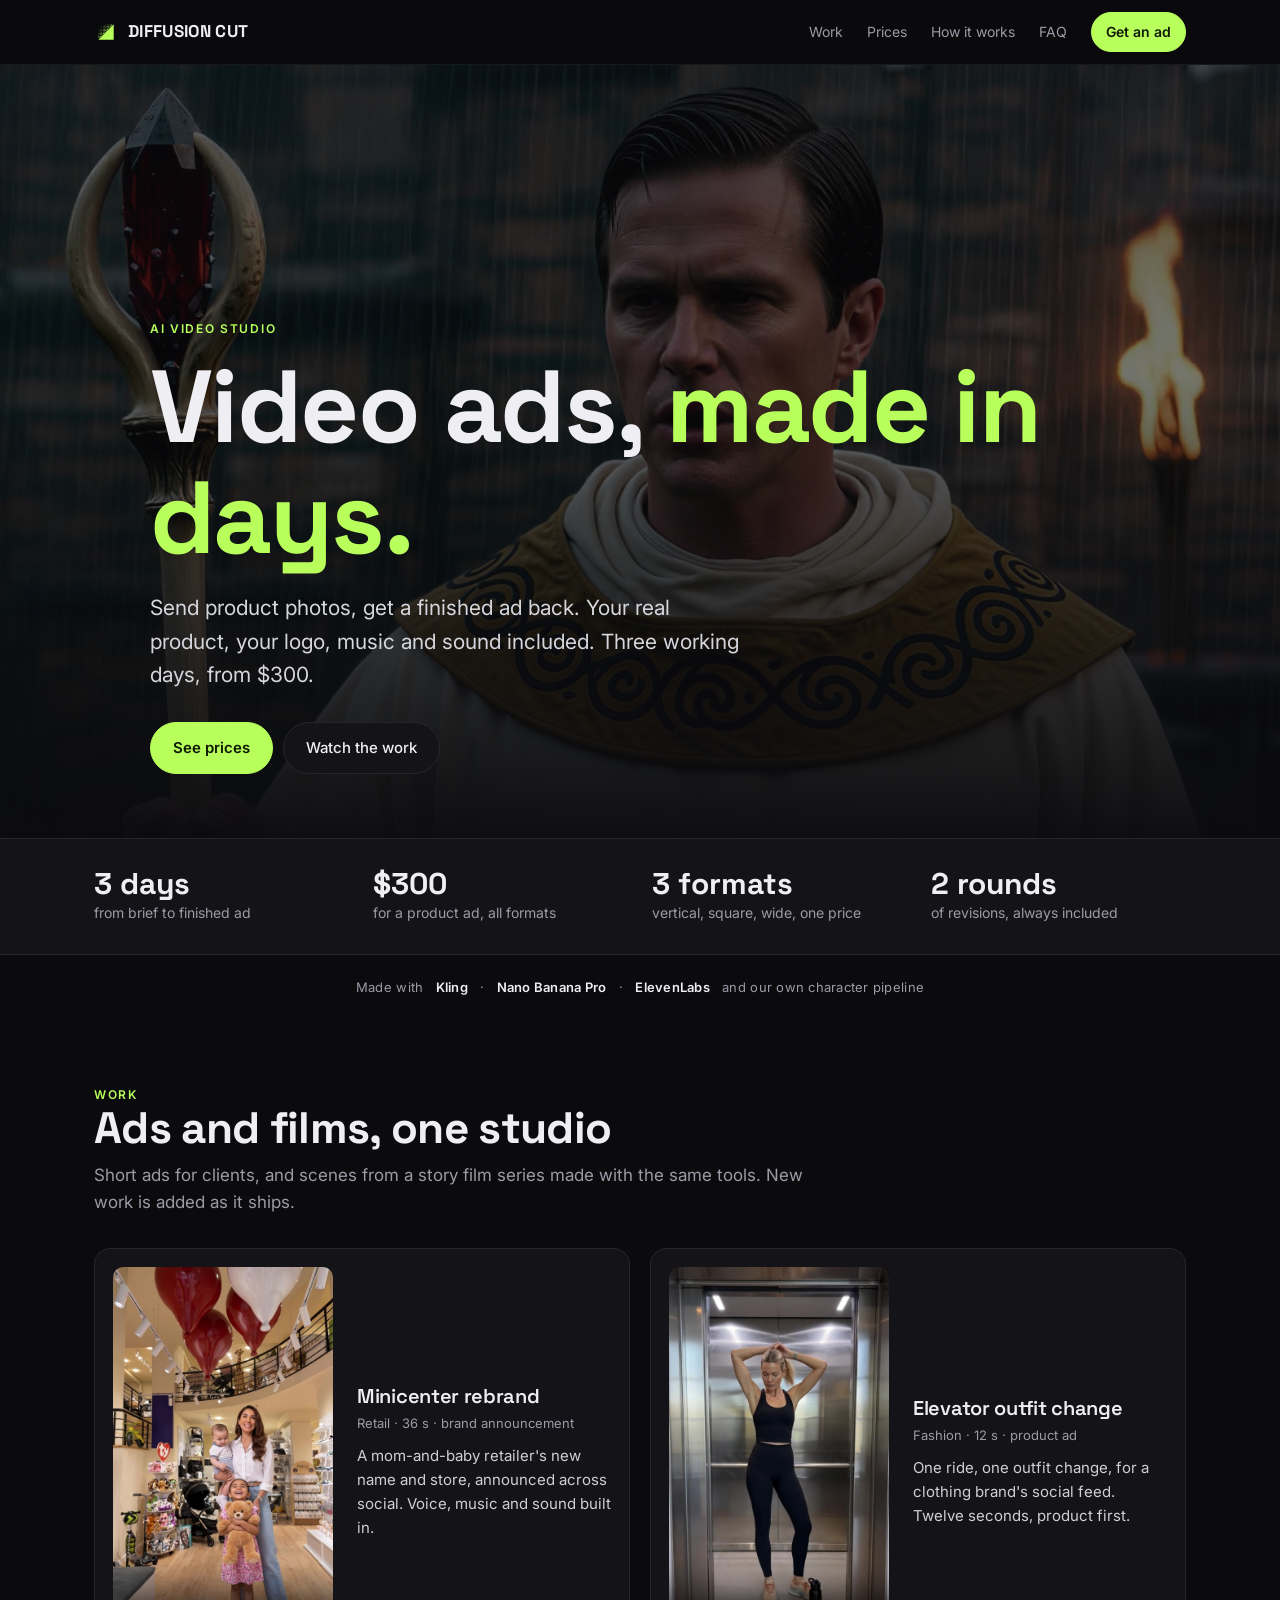
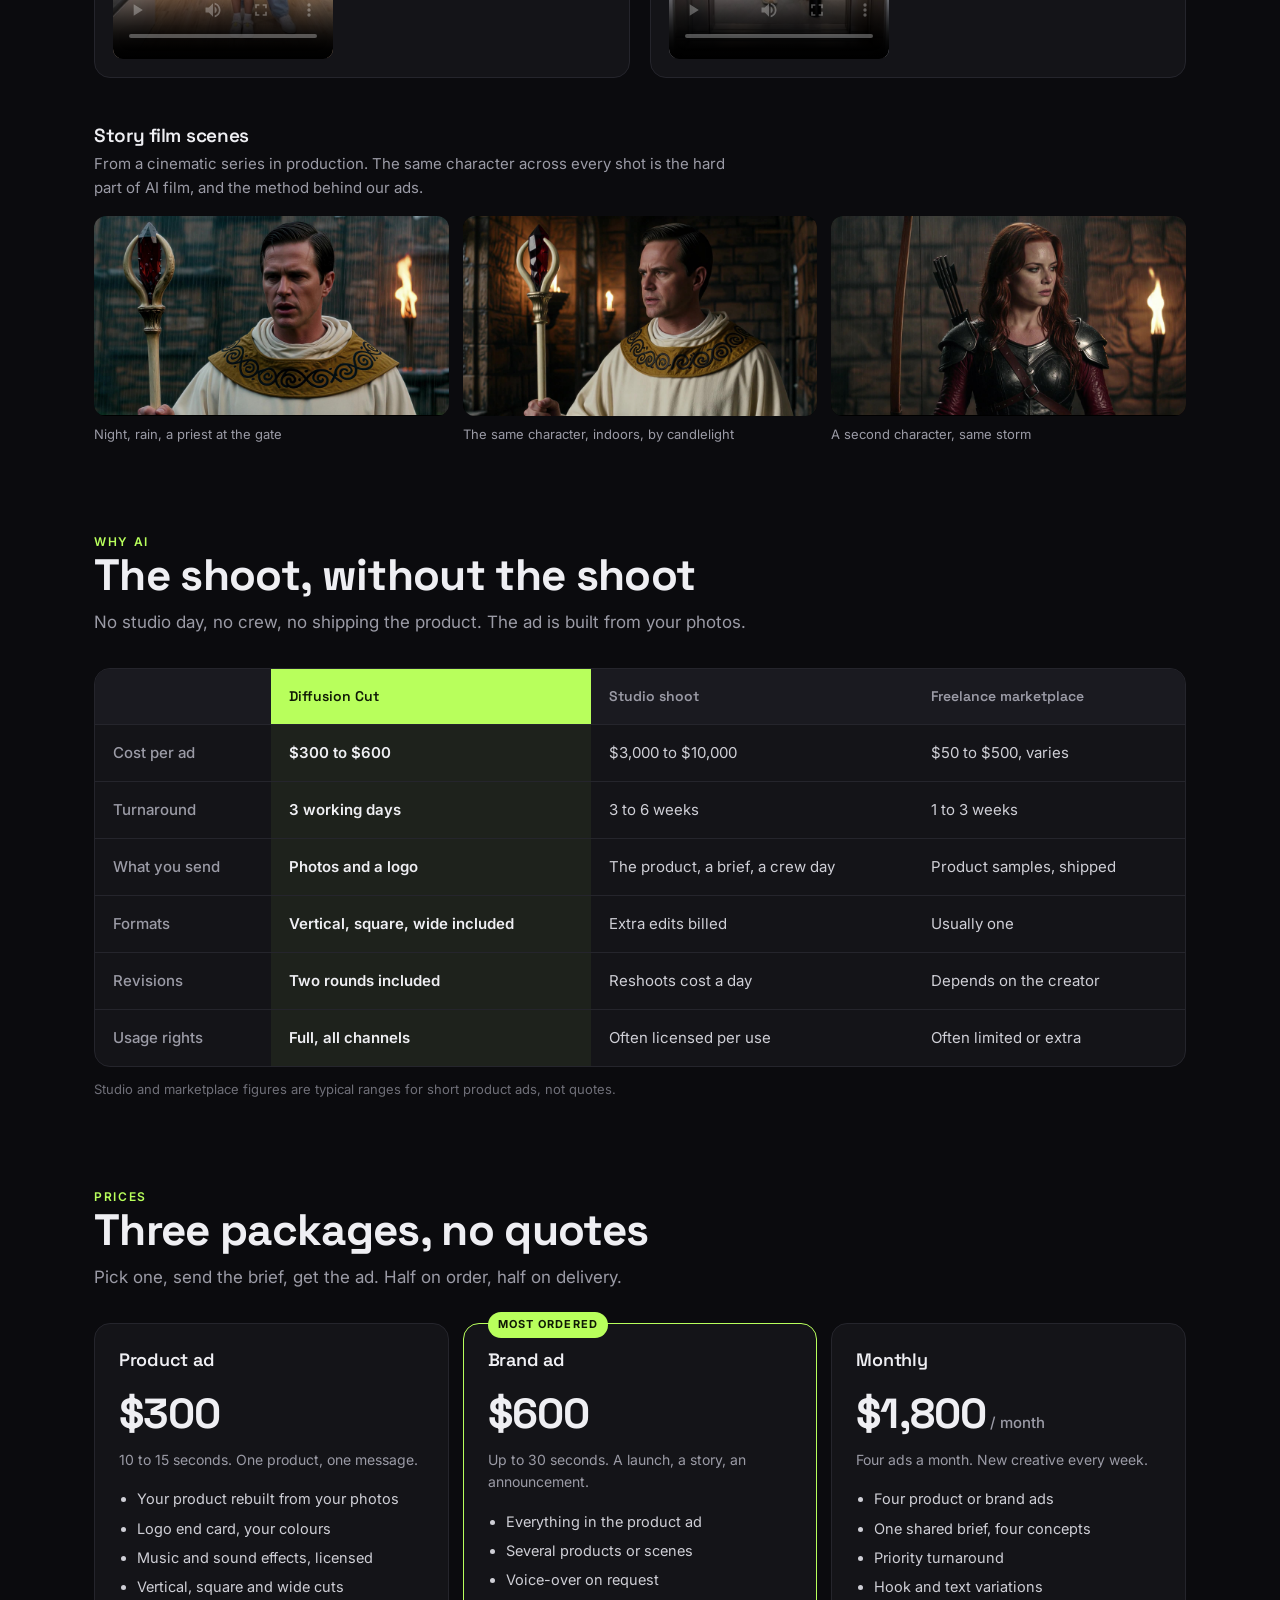
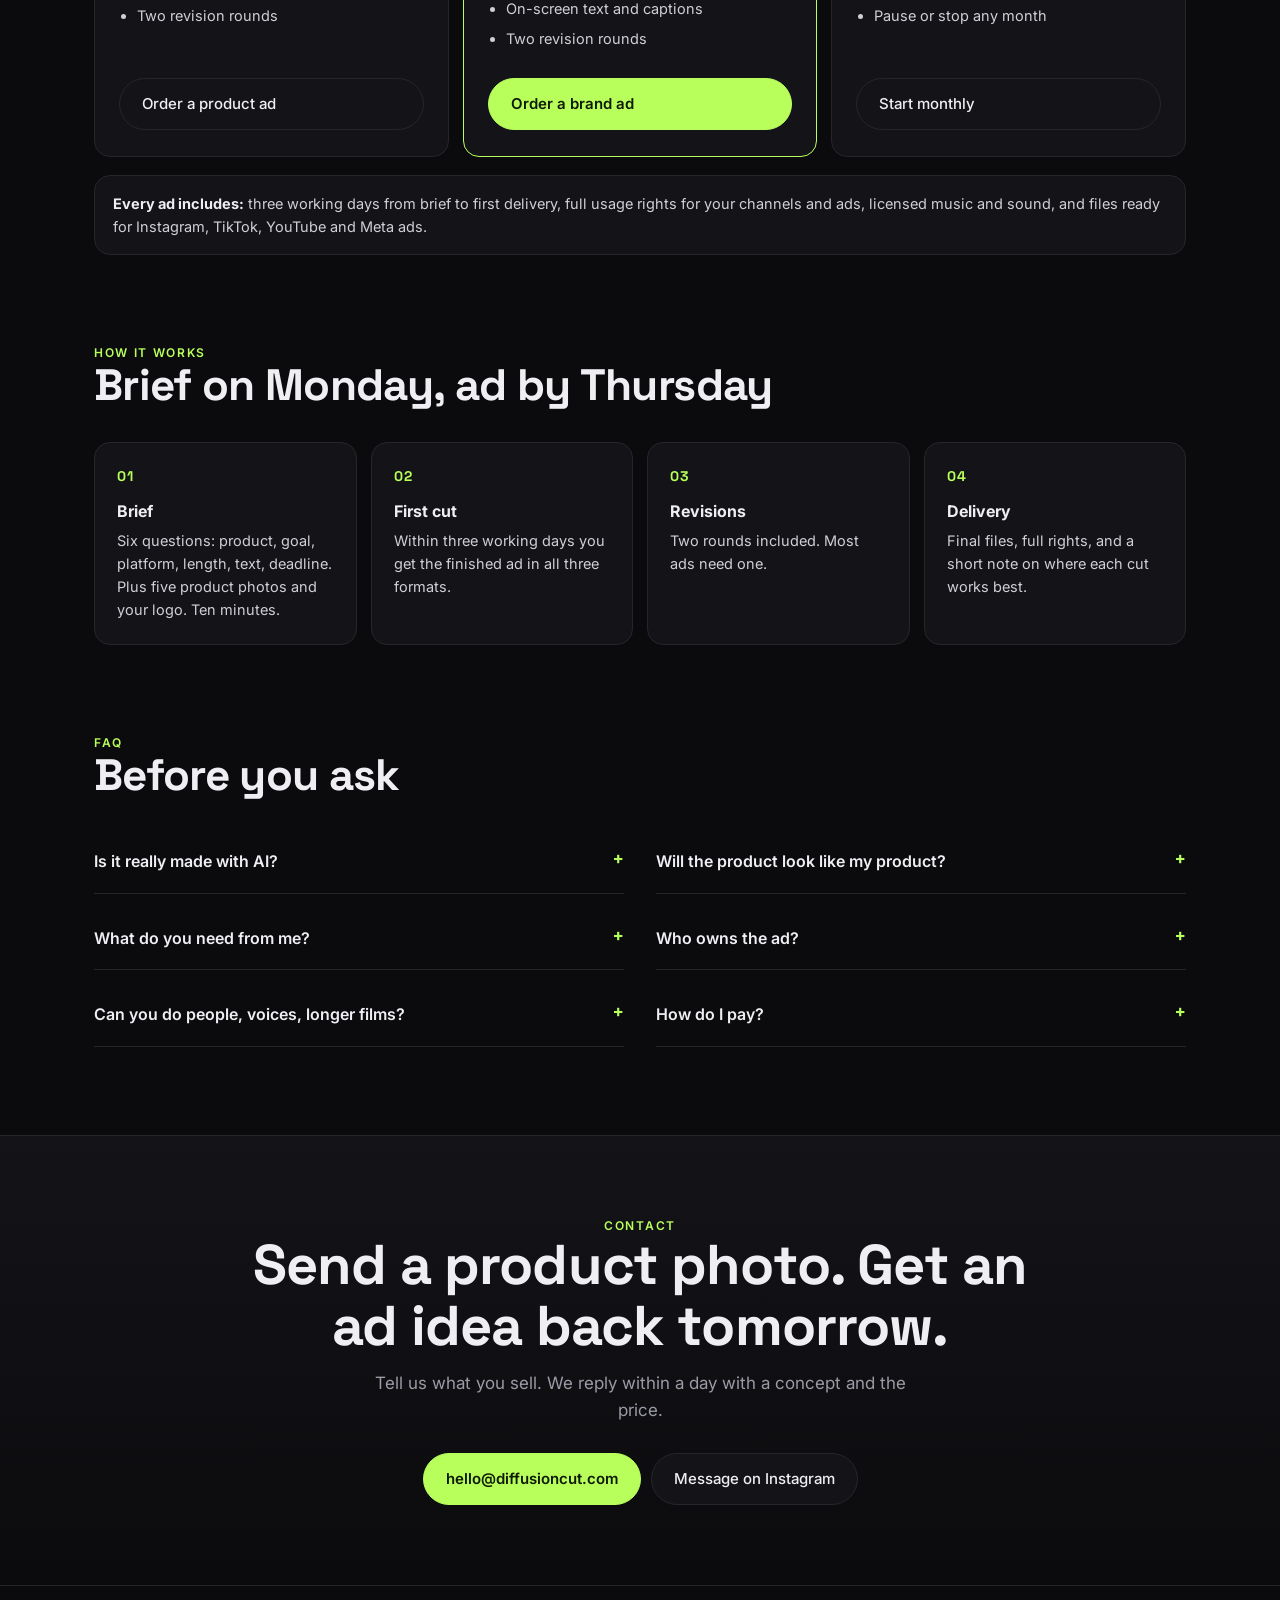
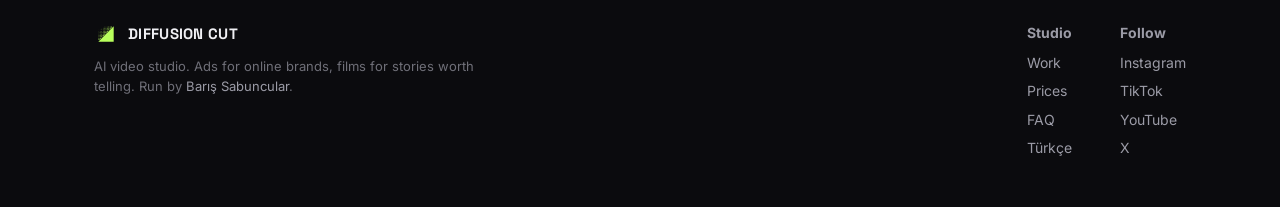
==== index.html @ debc4480 "Hero reel: 14 rotating clips with a crossfade Two stacked videos play the playlist in hero.js one af" ====
<!doctype html>
<html lang="en">
<head>
<meta charset="utf-8">
<meta name="viewport" content="width=device-width, initial-scale=1">
<title>Diffusion Cut · AI video ads for brands</title>
<meta name="description" content="Diffusion Cut makes AI video ads for online brands. Your real product, finished ads with music and sound, delivered in three working days from $300.">
<meta property="og:title" content="Diffusion Cut · AI video ads for brands">
<meta property="og:description" content="Your real product, finished ads with music and sound, delivered in three working days.">
<meta property="og:image" content="https://barissabuncular.github.io/diffusioncut/brand/mark_1024.png">
<link rel="icon" type="image/png" href="brand/favicon_64.png">
<link rel="apple-touch-icon" href="brand/mark_512.png">
<link rel="preconnect" href="https://fonts.googleapis.com">
<link rel="preconnect" href="https://fonts.gstatic.com" crossorigin>
<link href="https://fonts.googleapis.com/css2?family=Inter:wght@400;500;600&family=Space+Grotesk:wght@500;600;700&display=swap" rel="stylesheet">
<link rel="stylesheet" href="style.css?v=4">
</head>
<body>

<nav>
  <div class="wrap">
    <a class="brand" href="#top"><img class="mark" src="brand/mark_transparent.svg" alt="" width="24" height="24">DIFFUSION CUT</a>
    <ul>
      <li><a href="#work">Work</a></li>
      <li><a href="#prices">Prices</a></li>
      <li class="hide-m"><a href="#how">How it works</a></li>
      <li class="hide-m"><a href="#faq">FAQ</a></li>
      <li><a class="btn primary" href="#contact">Get an ad</a></li>
    </ul>
  </div>
</nav>

<header class="hero" id="top">
  <div class="hero-reel" aria-hidden="true"><video muted playsinline preload="auto" poster="media/diablo_lazarus_rain.jpg"></video><video muted playsinline preload="auto"></video></div>
  <div class="wrap">
    <div class="eyebrow">AI video studio</div>
    <h1>Video ads, <em>made in days.</em></h1>
    <p class="lede">Send product photos, get a finished ad back. Your real product, your logo, music and sound included. Three working days, from $300.</p>
    <div class="links">
      <a class="btn primary" href="#prices">See prices</a>
      <a class="btn" href="#work">Watch the work</a>
    </div>
  </div>
</header>

<div class="proof">
  <div class="wrap">
    <div><b>3 days</b><span>from brief to finished ad</span></div>
    <div><b>$300</b><span>for a product ad, all formats</span></div>
    <div><b>3 formats</b><span>vertical, square, wide, one price</span></div>
    <div><b>2 rounds</b><span>of revisions, always included</span></div>
  </div>
</div>
<div class="wrap made">Made with <b>Kling</b> · <b>Nano Banana Pro</b> · <b>ElevenLabs</b> and our own character pipeline</div>

<section id="work">
  <div class="wrap">
    <div class="sec-head">
      <div class="eyebrow">Work</div>
      <h2>Ads and films, one studio</h2>
      <p>Short ads for clients, and scenes from a story film series made with the same tools. New work is added as it ships.</p>
    </div>

    <div class="ads">
      <article class="ad">
        <video src="media/ad_minicenter_rebrand.mp4" poster="media/ad_minicenter_rebrand.jpg" controls preload="metadata" playsinline></video>
        <div>
          <h3>Minicenter rebrand</h3>
          <div class="meta">Retail · 36 s · brand announcement</div>
          <p>A mom-and-baby retailer's new name and store, announced across social. Voice, music and sound built in.</p>
        </div>
      </article>
      <article class="ad">
        <video src="media/ad_fashion_elevator.mp4" poster="media/ad_fashion_elevator.jpg" controls preload="metadata" playsinline></video>
        <div>
          <h3>Elevator outfit change</h3>
          <div class="meta">Fashion · 12 s · product ad</div>
          <p>One ride, one outfit change, for a clothing brand's social feed. Twelve seconds, product first.</p>
        </div>
      </article>
    </div>

    <div class="sub-head">
      <h3>Story film scenes</h3>
      <p>From a cinematic series in production. The same character across every shot is the hard part of AI film, and the method behind our ads.</p>
    </div>
    <div class="clips">
      <figure class="clip"><video src="media/diablo_lazarus_rain.mp4" poster="media/diablo_lazarus_rain.jpg" autoplay muted loop playsinline preload="metadata"></video><figcaption>Night, rain, a priest at the gate</figcaption></figure>
      <figure class="clip"><video src="media/diablo_lazarus_hall.mp4" poster="media/diablo_lazarus_hall.jpg" autoplay muted loop playsinline preload="metadata"></video><figcaption>The same character, indoors, by candlelight</figcaption></figure>
      <figure class="clip"><video src="media/diablo_moreina_rain.mp4" poster="media/diablo_moreina_rain.jpg" autoplay muted loop playsinline preload="metadata"></video><figcaption>A second character, same storm</figcaption></figure>
    </div>
  </div>
</section>

<section id="compare">
  <div class="wrap">
    <div class="sec-head">
      <div class="eyebrow">Why AI</div>
      <h2>The shoot, without the shoot</h2>
      <p>No studio day, no crew, no shipping the product. The ad is built from your photos.</p>
    </div>
    <table class="compare">
      <thead>
        <tr><th></th><th class="us">Diffusion Cut</th><th>Studio shoot</th><th>Freelance marketplace</th></tr>
      </thead>
      <tbody>
        <tr><td>Cost per ad</td><td class="us">$300 to $600</td><td>$3,000 to $10,000</td><td>$50 to $500, varies</td></tr>
        <tr><td>Turnaround</td><td class="us">3 working days</td><td>3 to 6 weeks</td><td>1 to 3 weeks</td></tr>
        <tr><td>What you send</td><td class="us">Photos and a logo</td><td>The product, a brief, a crew day</td><td>Product samples, shipped</td></tr>
        <tr><td>Formats</td><td class="us">Vertical, square, wide included</td><td>Extra edits billed</td><td>Usually one</td></tr>
        <tr><td>Revisions</td><td class="us">Two rounds included</td><td>Reshoots cost a day</td><td>Depends on the creator</td></tr>
        <tr><td>Usage rights</td><td class="us">Full, all channels</td><td>Often licensed per use</td><td>Often limited or extra</td></tr>
      </tbody>
    </table>
    <div class="note">Studio and marketplace figures are typical ranges for short product ads, not quotes.</div>
  </div>
</section>

<section id="prices">
  <div class="wrap">
    <div class="sec-head">
      <div class="eyebrow">Prices</div>
      <h2>Three packages, no quotes</h2>
      <p>Pick one, send the brief, get the ad. Half on order, half on delivery.</p>
    </div>
    <div class="plans">
      <div class="plan">
        <h3>Product ad</h3>
        <div class="price">$300</div>
        <div class="for">10 to 15 seconds. One product, one message.</div>
        <ul>
          <li>Your product rebuilt from your photos</li>
          <li>Logo end card, your colours</li>
          <li>Music and sound effects, licensed</li>
          <li>Vertical, square and wide cuts</li>
          <li>Two revision rounds</li>
        </ul>
        <a class="btn" href="#contact">Order a product ad</a>
      </div>
      <div class="plan featured">
        <span class="badge">Most ordered</span>
        <h3>Brand ad</h3>
        <div class="price">$600</div>
        <div class="for">Up to 30 seconds. A launch, a story, an announcement.</div>
        <ul>
          <li>Everything in the product ad</li>
          <li>Several products or scenes</li>
          <li>Voice-over on request</li>
          <li>On-screen text and captions</li>
          <li>Two revision rounds</li>
        </ul>
        <a class="btn primary" href="#contact">Order a brand ad</a>
      </div>
      <div class="plan">
        <h3>Monthly</h3>
        <div class="price">$1,800<small> / month</small></div>
        <div class="for">Four ads a month. New creative every week.</div>
        <ul>
          <li>Four product or brand ads</li>
          <li>One shared brief, four concepts</li>
          <li>Priority turnaround</li>
          <li>Hook and text variations</li>
          <li>Pause or stop any month</li>
        </ul>
        <a class="btn" href="#contact">Start monthly</a>
      </div>
    </div>
    <div class="included">
      <b>Every ad includes:</b> three working days from brief to first delivery, full usage rights for your channels and ads, licensed music and sound, and files ready for Instagram, TikTok, YouTube and Meta ads.
    </div>
  </div>
</section>

<section id="how">
  <div class="wrap">
    <div class="sec-head">
      <div class="eyebrow">How it works</div>
      <h2>Brief on Monday, ad by Thursday</h2>
    </div>
    <div class="steps">
      <div class="step"><b>Brief</b>Six questions: product, goal, platform, length, text, deadline. Plus five product photos and your logo. Ten minutes.</div>
      <div class="step"><b>First cut</b>Within three working days you get the finished ad in all three formats.</div>
      <div class="step"><b>Revisions</b>Two rounds included. Most ads need one.</div>
      <div class="step"><b>Delivery</b>Final files, full rights, and a short note on where each cut works best.</div>
    </div>
  </div>
</section>

<section id="faq">
  <div class="wrap">
    <div class="sec-head">
      <div class="eyebrow">FAQ</div>
      <h2>Before you ask</h2>
    </div>
    <div class="faq">
      <details><summary>Is it really made with AI?</summary><p>Yes, openly. Image and video models rebuild your product and scenes from your photos, and we direct, edit and sound-design the result. That is why it costs this and takes three days.</p></details>
      <details><summary>Will the product look like my product?</summary><p>Yes. We work from your own photos, five or more from different angles, and match the shape, label, colours and logo. If a detail is off, that is what the revision rounds are for.</p></details>
      <details><summary>What do you need from me?</summary><p>Product photos, your logo as a PNG or SVG, and the answers to six short questions. No shipping, no shoot day, no meetings unless you want one.</p></details>
      <details><summary>Who owns the ad?</summary><p>You do. Full usage rights for your website, social channels and paid ads, worldwide, with no time limit. Music and sound are licensed for commercial use.</p></details>
      <details><summary>Can you do people, voices, longer films?</summary><p>Yes. Characters that stay the same across shots are our speciality, voice-over is available on brand ads, and longer films are quoted separately.</p></details>
      <details><summary>How do I pay?</summary><p>Half on order, half on delivery, by card or bank transfer. Monthly packages are billed at the start of each month and can be paused any time.</p></details>
    </div>
  </div>
</section>

<section class="closing" id="contact">
  <div class="wrap">
    <div class="eyebrow">Contact</div>
    <h2>Send a product photo. Get an ad idea back tomorrow.</h2>
    <p>Tell us what you sell. We reply within a day with a concept and the price.</p>
    <div class="links">
      <a class="btn primary" href="mailto:hello@diffusioncut.com">hello@diffusioncut.com</a>
      <a class="btn" href="https://www.instagram.com/diffusioncut" target="_blank" rel="noopener">Message on Instagram</a>
    </div>
  </div>
</section>

<footer>
  <div class="wrap">
    <div>
      <a class="brand" href="#top"><img class="mark" src="brand/mark_transparent.svg" alt="" width="24" height="24">DIFFUSION CUT</a>
      <div class="fine">AI video studio. Ads for online brands, films for stories worth telling. Run by <a href="https://barissabuncular.github.io" target="_blank" rel="noopener">Barış Sabuncular</a>.</div>
    </div>
    <div>
      <b>Studio</b>
      <ul>
        <li><a href="#work">Work</a></li>
        <li><a href="#prices">Prices</a></li>
        <li><a href="#faq">FAQ</a></li>
        <li><a href="tr.html">Türkçe</a></li>
      </ul>
    </div>
    <div>
      <b>Follow</b>
      <ul>
        <li><a href="https://www.instagram.com/diffusioncut" target="_blank" rel="noopener">Instagram</a></li>
        <li><a href="https://www.tiktok.com/@diffusioncut" target="_blank" rel="noopener">TikTok</a></li>
        <li><a href="https://www.youtube.com/@diffusioncut" target="_blank" rel="noopener">YouTube</a></li>
        <li><a href="https://x.com/diffusioncut" target="_blank" rel="noopener">X</a></li>
      </ul>
    </div>
  </div>
</footer>

<script src="hero.js?v=1"></script>
</body>
</html>
---- style.css ----
:root {
  --bg: #0b0b0e;
  --panel: #141418;
  --panel-2: #1a1a20;
  --line: #25252c;
  --text: #efeff3;
  --muted: #9b9ba6;
  --accent: #b8ff5c;
  --accent-ink: #0f1a05;
  --radius: 16px;
}
* { box-sizing: border-box; }
html { scroll-behavior: smooth; }
body { margin: 0; background: var(--bg); color: var(--text); font: 16px/1.6 Inter, system-ui, -apple-system, "Segoe UI", sans-serif; -webkit-font-smoothing: antialiased; }
a { color: var(--accent); text-decoration: none; }
a:hover { text-decoration: underline; }
.wrap { max-width: 1140px; margin: 0 auto; padding: 0 24px; }
h1, h2, h3 { font-family: "Space Grotesk", Inter, sans-serif; font-weight: 700; line-height: 1.08; margin: 0; letter-spacing: -.015em; }
h2 { font-size: clamp(30px, 3.8vw, 44px); }
h3 { font-size: 19px; font-weight: 600; }
.eyebrow { font-size: 12px; letter-spacing: .14em; text-transform: uppercase; color: var(--accent); font-weight: 600; }
.muted { color: var(--muted); }
section { padding: 88px 0 0; }
.sec-head { margin-bottom: 32px; max-width: 720px; }
.sec-head p { margin: 10px 0 0; color: var(--muted); font-size: 17px; }

/* nav */
nav { position: sticky; top: 0; z-index: 10; background: rgba(11,11,14,.72); backdrop-filter: blur(12px); border-bottom: 1px solid rgba(255,255,255,.06); }
nav .wrap { display: flex; align-items: center; justify-content: space-between; height: 64px; }
.brand { display: flex; align-items: center; gap: 10px; color: var(--text); font-family: "Space Grotesk", sans-serif; font-weight: 700; font-size: 17px; letter-spacing: .02em; white-space: nowrap; }
.brand:hover { text-decoration: none; }
.mark { width: 24px; height: 24px; display: block; }
nav ul { display: flex; gap: 24px; list-style: none; margin: 0; padding: 0; font-size: 14px; align-items: center; }
nav ul a { color: var(--muted); }
nav ul a:hover { color: var(--text); text-decoration: none; }
nav .btn { padding: 8px 14px; font-size: 14px; }

/* buttons */
.btn { display: inline-flex; white-space: nowrap; align-items: center; gap: 8px; padding: 13px 22px; border: 1px solid var(--line); border-radius: 999px; color: var(--text); font-weight: 500; font-size: 15px; background: var(--panel); transition: border-color .15s, transform .15s; }
.btn:hover { border-color: var(--accent); text-decoration: none; transform: translateY(-1px); }
.btn.primary { background: var(--accent); color: var(--accent-ink); border-color: var(--accent); font-weight: 600; }
.links { display: flex; flex-wrap: wrap; gap: 10px; }

/* hero */
.hero { position: relative; min-height: 86vh; display: flex; align-items: flex-end; overflow: hidden; border-bottom: 1px solid var(--line); }
.hero-reel { position: absolute; inset: 0; }
.hero-reel video { position: absolute; inset: 0; width: 100%; height: 100%; object-fit: cover; opacity: 0; transition: opacity 1s ease; }
.hero-reel video.on { opacity: .55; }
.hero-reel video:first-child { opacity: .55; }  /* the poster shows until the script runs */
.hero-reel video:first-child:not(.on) { transition: none; }
.hero::after { content: ""; position: absolute; inset: 0; background: linear-gradient(180deg, rgba(11,11,14,.35) 0%, rgba(11,11,14,.2) 40%, rgba(11,11,14,.96) 100%); }
.hero .wrap { position: relative; z-index: 1; padding-top: 120px; padding-bottom: 64px; }
.hero h1 { font-size: clamp(44px, 8vw, 104px); margin: 14px 0 18px; max-width: 980px; }
.hero h1 em { font-style: normal; color: var(--accent); }
.lede { max-width: 600px; color: #d6d6dd; margin: 0 0 30px; font-size: clamp(17px, 2vw, 21px); }

/* proof strip */
.proof { border-bottom: 1px solid var(--line); background: var(--panel); }
.proof .wrap { display: grid; grid-template-columns: repeat(4, minmax(0, 1fr)); gap: 24px; padding-top: 28px; padding-bottom: 28px; }
.proof b { display: block; font-family: "Space Grotesk", sans-serif; font-size: 30px; font-weight: 700; line-height: 1.1; }
.proof span { font-size: 14px; color: var(--muted); }
.made { text-align: center; font-size: 13px; color: var(--muted); padding: 22px 0 0; letter-spacing: .02em; }
.made b { color: var(--text); font-weight: 600; margin: 0 8px; }

/* work */
.ads { display: grid; grid-template-columns: repeat(2, minmax(0, 1fr)); gap: 20px; }
.ad { display: grid; grid-template-columns: minmax(0, 220px) minmax(0, 1fr); gap: 24px; align-items: center; background: var(--panel); border: 1px solid var(--line); border-radius: var(--radius); padding: 18px; }
.ad video { width: 100%; aspect-ratio: 9 / 16; border-radius: 10px; background: #000; display: block; }
.ad h3 { font-size: 20px; }
.meta { font-size: 13px; color: var(--muted); margin: 6px 0 10px; }
.ad p { margin: 0; font-size: 15px; color: #cfcfd6; }
.clips { display: grid; grid-template-columns: repeat(3, minmax(0, 1fr)); gap: 14px; }
.clip { margin: 0; }
.clip video { width: 100%; aspect-ratio: 16 / 9; border-radius: 12px; background: #000; display: block; }
.clip figcaption { font-size: 13px; color: var(--muted); margin-top: 8px; }
.sub-head { margin: 48px 0 16px; }
.sub-head p { margin: 6px 0 0; color: var(--muted); font-size: 15px; max-width: 640px; }

/* compare */
.compare { width: 100%; border-collapse: separate; border-spacing: 0; background: var(--panel); border: 1px solid var(--line); border-radius: var(--radius); overflow: hidden; font-size: 15px; }
.compare th, .compare td { padding: 16px 18px; text-align: left; border-bottom: 1px solid var(--line); vertical-align: top; }
.compare tr:last-child td { border-bottom: 0; }
.compare th { font-family: "Space Grotesk", sans-serif; font-weight: 600; font-size: 14px; color: var(--muted); background: var(--panel-2); }
.compare th.us { color: var(--accent-ink); background: var(--accent); }
.compare td.us { color: var(--text); font-weight: 600; background: rgba(184,255,92,.06); }
.compare td { color: #cfcfd6; }
.compare td:first-child { color: var(--muted); font-weight: 500; }
.note { font-size: 13px; color: #6f6f78; margin-top: 12px; }

/* plans */
.plans { display: grid; grid-template-columns: repeat(3, minmax(0, 1fr)); gap: 14px; }
.plan { background: var(--panel); border: 1px solid var(--line); border-radius: var(--radius); padding: 26px 24px; display: flex; flex-direction: column; position: relative; }
.plan.featured { border-color: var(--accent); }
.plan .badge { position: absolute; top: -12px; left: 24px; font-size: 11px; letter-spacing: .1em; text-transform: uppercase; font-weight: 700; background: var(--accent); color: var(--accent-ink); padding: 4px 10px; border-radius: 999px; }
.plan h3 { font-size: 18px; }
.price { font-family: "Space Grotesk", sans-serif; font-size: 42px; font-weight: 700; margin: 10px 0 2px; letter-spacing: -.02em; }
.price small { font-size: 15px; color: var(--muted); font-weight: 500; font-family: Inter, sans-serif; letter-spacing: 0; }
.plan .for { color: var(--muted); font-size: 14px; margin-bottom: 16px; }
.plan ul { margin: 0 0 22px; padding-left: 18px; font-size: 14.5px; color: #cfcfd6; flex: 1; }
.plan li { margin-bottom: 6px; }
.included { margin-top: 18px; font-size: 14.5px; color: #cfcfd6; background: var(--panel); border: 1px solid var(--line); border-radius: var(--radius); padding: 16px 18px; }
.included b { color: var(--text); }

/* steps */
.steps { display: grid; grid-template-columns: repeat(4, minmax(0, 1fr)); gap: 14px; counter-reset: step; }
.step { background: var(--panel); border: 1px solid var(--line); border-radius: var(--radius); padding: 22px; font-size: 14.5px; color: #cfcfd6; }
.step::before { counter-increment: step; content: counter(step, decimal-leading-zero); display: block; color: var(--accent); font-family: "Space Grotesk", sans-serif; font-weight: 700; font-size: 14px; letter-spacing: .1em; margin-bottom: 12px; }
.step b { display: block; color: var(--text); margin-bottom: 4px; font-size: 16px; }

/* faq */
.faq { display: grid; grid-template-columns: repeat(2, minmax(0, 1fr)); gap: 14px 32px; }
.faq details { border-bottom: 1px solid var(--line); padding: 4px 0; }
.faq summary { cursor: pointer; list-style: none; padding: 14px 0; font-weight: 600; font-size: 16px; display: flex; justify-content: space-between; gap: 16px; }
.faq summary::-webkit-details-marker { display: none; }
.faq summary::after { content: "+"; color: var(--accent); font-family: "Space Grotesk", sans-serif; font-size: 20px; line-height: 1; }
.faq details[open] summary::after { content: "–"; }
.faq p { margin: 0 0 16px; color: #cfcfd6; font-size: 15px; }

/* closing */
.closing { margin-top: 88px; background: linear-gradient(180deg, var(--panel), var(--bg)); border-top: 1px solid var(--line); border-bottom: 1px solid var(--line); padding: 80px 0; text-align: center; }
.closing h2 { font-size: clamp(32px, 5vw, 56px); max-width: 820px; margin: 0 auto 14px; }
.closing p { color: var(--muted); max-width: 560px; margin: 0 auto 28px; font-size: 17px; }
.closing .links { justify-content: center; }

footer { padding: 36px 0 48px; font-size: 14px; color: var(--muted); }
footer .wrap { display: grid; grid-template-columns: minmax(0, 1fr) auto auto; gap: 24px 48px; align-items: start; }
footer ul { list-style: none; margin: 8px 0 0; padding: 0; display: grid; gap: 6px; }
footer a { color: var(--muted); }
footer a:hover { color: var(--text); }
footer .brand { font-size: 15px; }
footer .fine { margin-top: 10px; font-size: 13px; color: #6f6f78; max-width: 420px; }

@media (max-width: 960px) {
  .plans, .clips, .faq, .ads { grid-template-columns: 1fr; }
  .steps, .proof .wrap { grid-template-columns: repeat(2, minmax(0, 1fr)); }
  footer .wrap { grid-template-columns: 1fr 1fr; }
}
@media (max-width: 640px) {
  .wrap { padding: 0 16px; }
  section { padding-top: 64px; }
  .hero { min-height: 76vh; }
  .hero .wrap { padding-top: 90px; padding-bottom: 44px; }
  nav ul { gap: 12px; }
  nav ul li.hide-m { display: none; }
  .brand { font-size: 14px; gap: 8px; }
  nav .btn { padding: 7px 12px; font-size: 13px; }
  .ad { grid-template-columns: 1fr; }
  .ad video { max-width: 280px; margin: 0 auto; }
  .steps, .proof .wrap { grid-template-columns: 1fr; }
  .compare { font-size: 13.5px; }
  .compare th, .compare td { padding: 12px 10px; }
  footer .wrap { grid-template-columns: 1fr; }
}
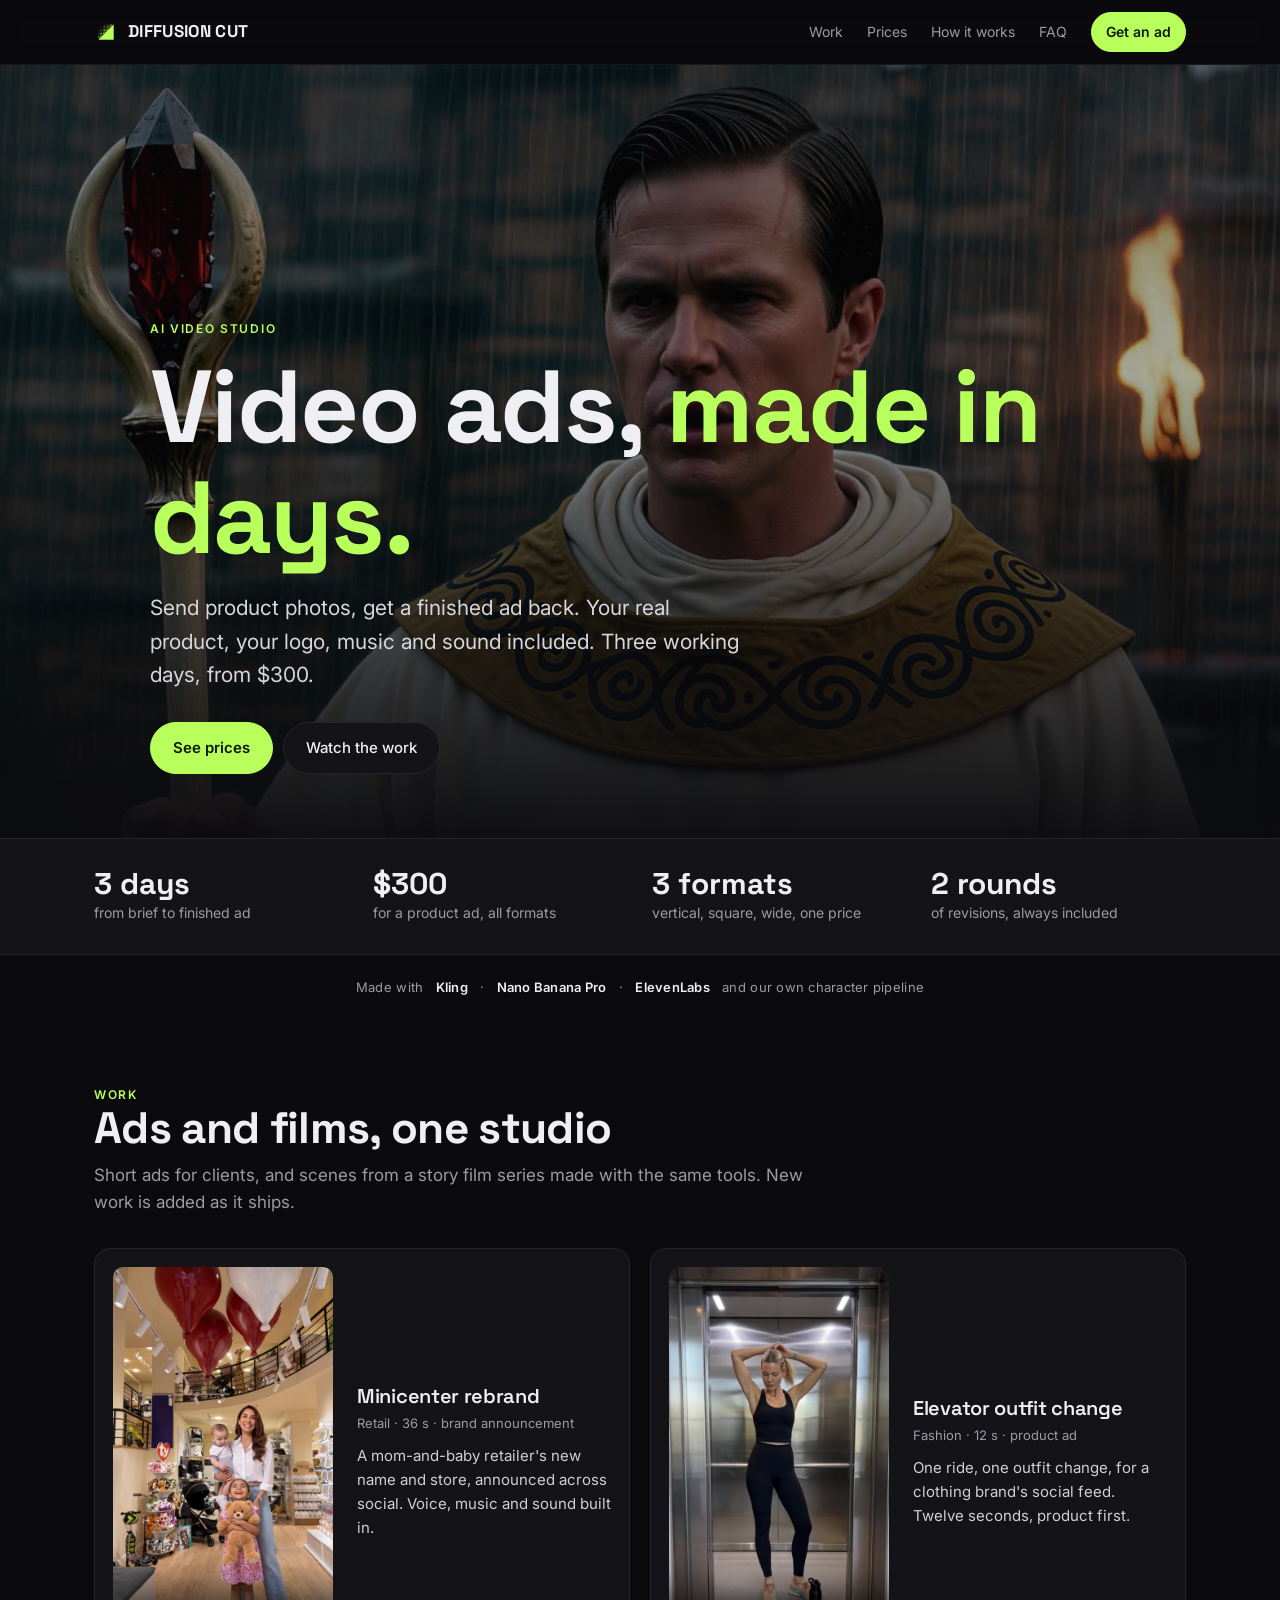
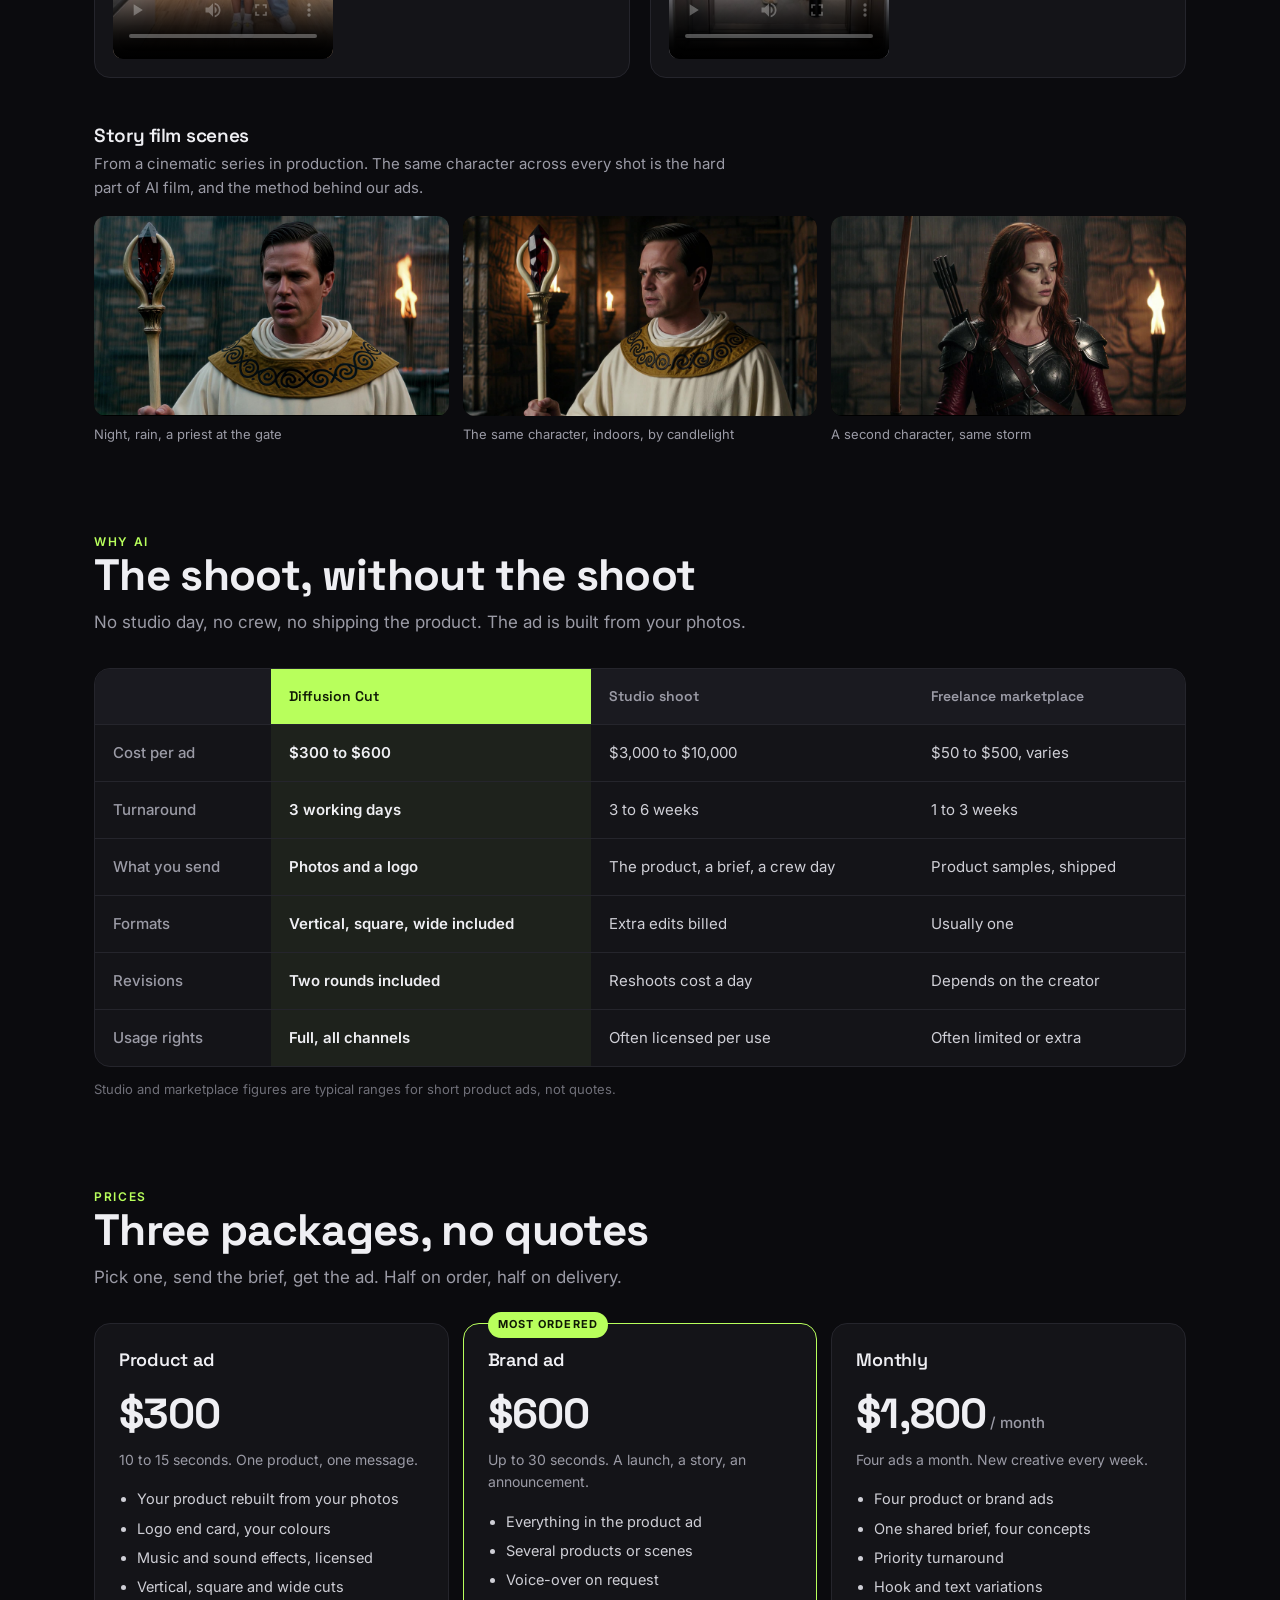
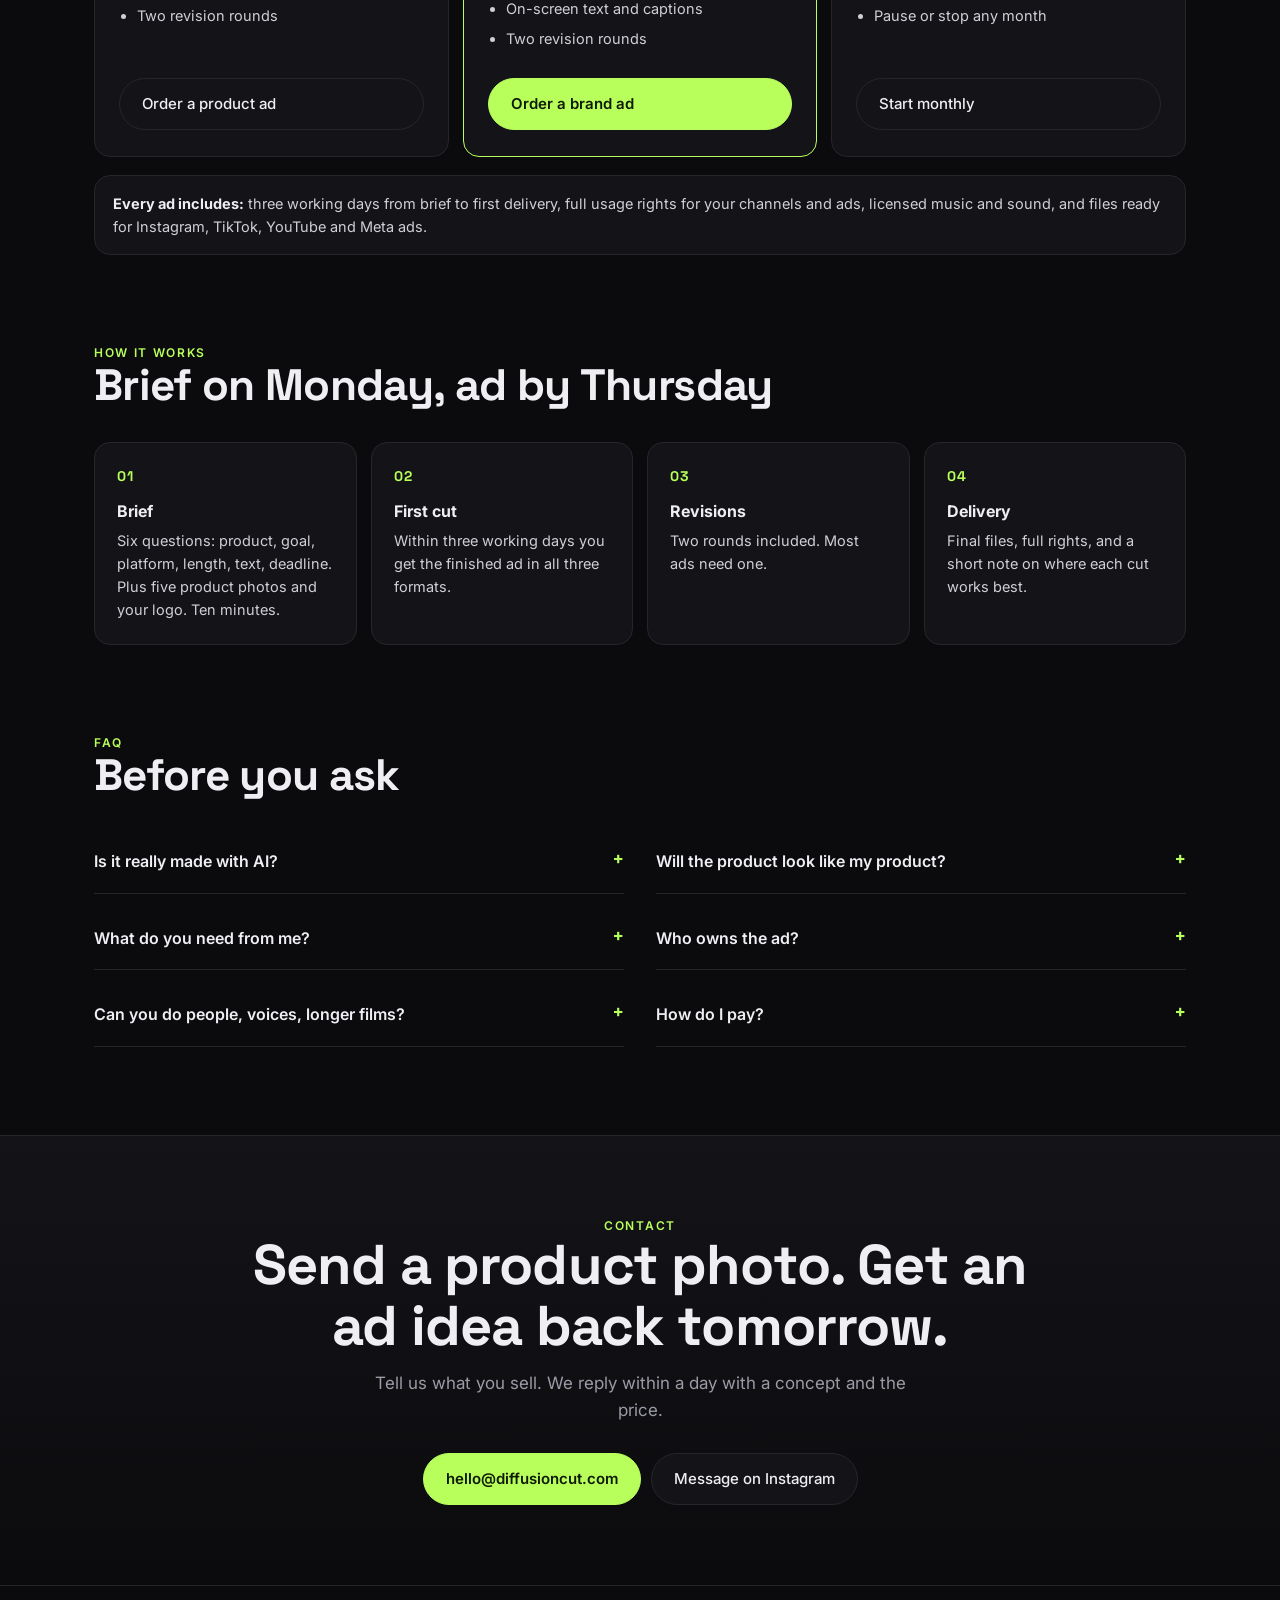
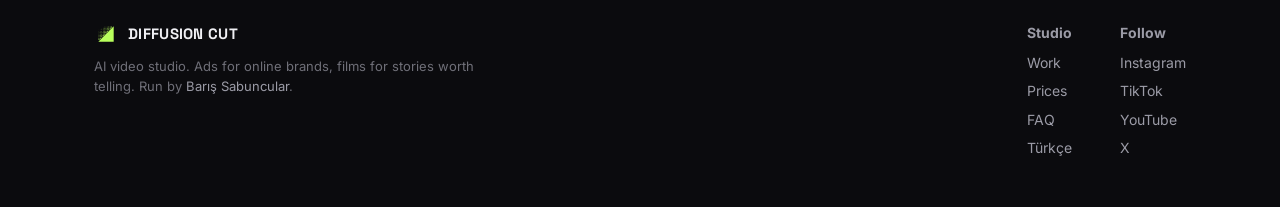
==== commit 9c374919: "Hero reel: brighter, and no text in the Minicenter passages The reel plays at 80% instead of 55%. Th" ====
--- a/index.html
+++ b/index.html
@@ -13,7 +13,7 @@
 <link rel="preconnect" href="https://fonts.googleapis.com">
 <link rel="preconnect" href="https://fonts.gstatic.com" crossorigin>
 <link href="https://fonts.googleapis.com/css2?family=Inter:wght@400;500;600&family=Space+Grotesk:wght@500;600;700&display=swap" rel="stylesheet">
-<link rel="stylesheet" href="style.css?v=4">
+<link rel="stylesheet" href="style.css?v=6">
 </head>
 <body>
 
@@ -31,7 +31,7 @@
 </nav>
 
 <header class="hero" id="top">
-  <div class="hero-reel" aria-hidden="true"><video muted playsinline preload="auto" poster="media/diablo_lazarus_rain.jpg"></video><video muted playsinline preload="auto"></video></div>
+  <div class="hero-reel" aria-hidden="true"><div class="slot" style="opacity:.8"><video muted playsinline preload="auto" poster="media/diablo_lazarus_rain.jpg"></video></div><div class="slot"><video muted playsinline preload="auto"></video></div></div>
   <div class="wrap">
     <div class="eyebrow">AI video studio</div>
     <h1>Video ads, <em>made in days.</em></h1>
@@ -242,6 +242,6 @@
   </div>
 </footer>
 
-<script src="hero.js?v=1"></script>
+<script src="hero.js?v=3"></script>
 </body>
 </html>
--- a/style.css
+++ b/style.css
@@ -44,10 +44,8 @@
 /* hero */
 .hero { position: relative; min-height: 86vh; display: flex; align-items: flex-end; overflow: hidden; border-bottom: 1px solid var(--line); }
 .hero-reel { position: absolute; inset: 0; }
-.hero-reel video { position: absolute; inset: 0; width: 100%; height: 100%; object-fit: cover; opacity: 0; transition: opacity 1s ease; }
-.hero-reel video.on { opacity: .55; }
-.hero-reel video:first-child { opacity: .55; }  /* the poster shows until the script runs */
-.hero-reel video:first-child:not(.on) { transition: none; }
+.hero-reel .slot { position: absolute; inset: 0; opacity: 0; }
+.hero-reel video { position: absolute; inset: 0; width: 100%; height: 100%; object-fit: cover; }
 .hero::after { content: ""; position: absolute; inset: 0; background: linear-gradient(180deg, rgba(11,11,14,.35) 0%, rgba(11,11,14,.2) 40%, rgba(11,11,14,.96) 100%); }
 .hero .wrap { position: relative; z-index: 1; padding-top: 120px; padding-bottom: 64px; }
 .hero h1 { font-size: clamp(44px, 8vw, 104px); margin: 14px 0 18px; max-width: 980px; }
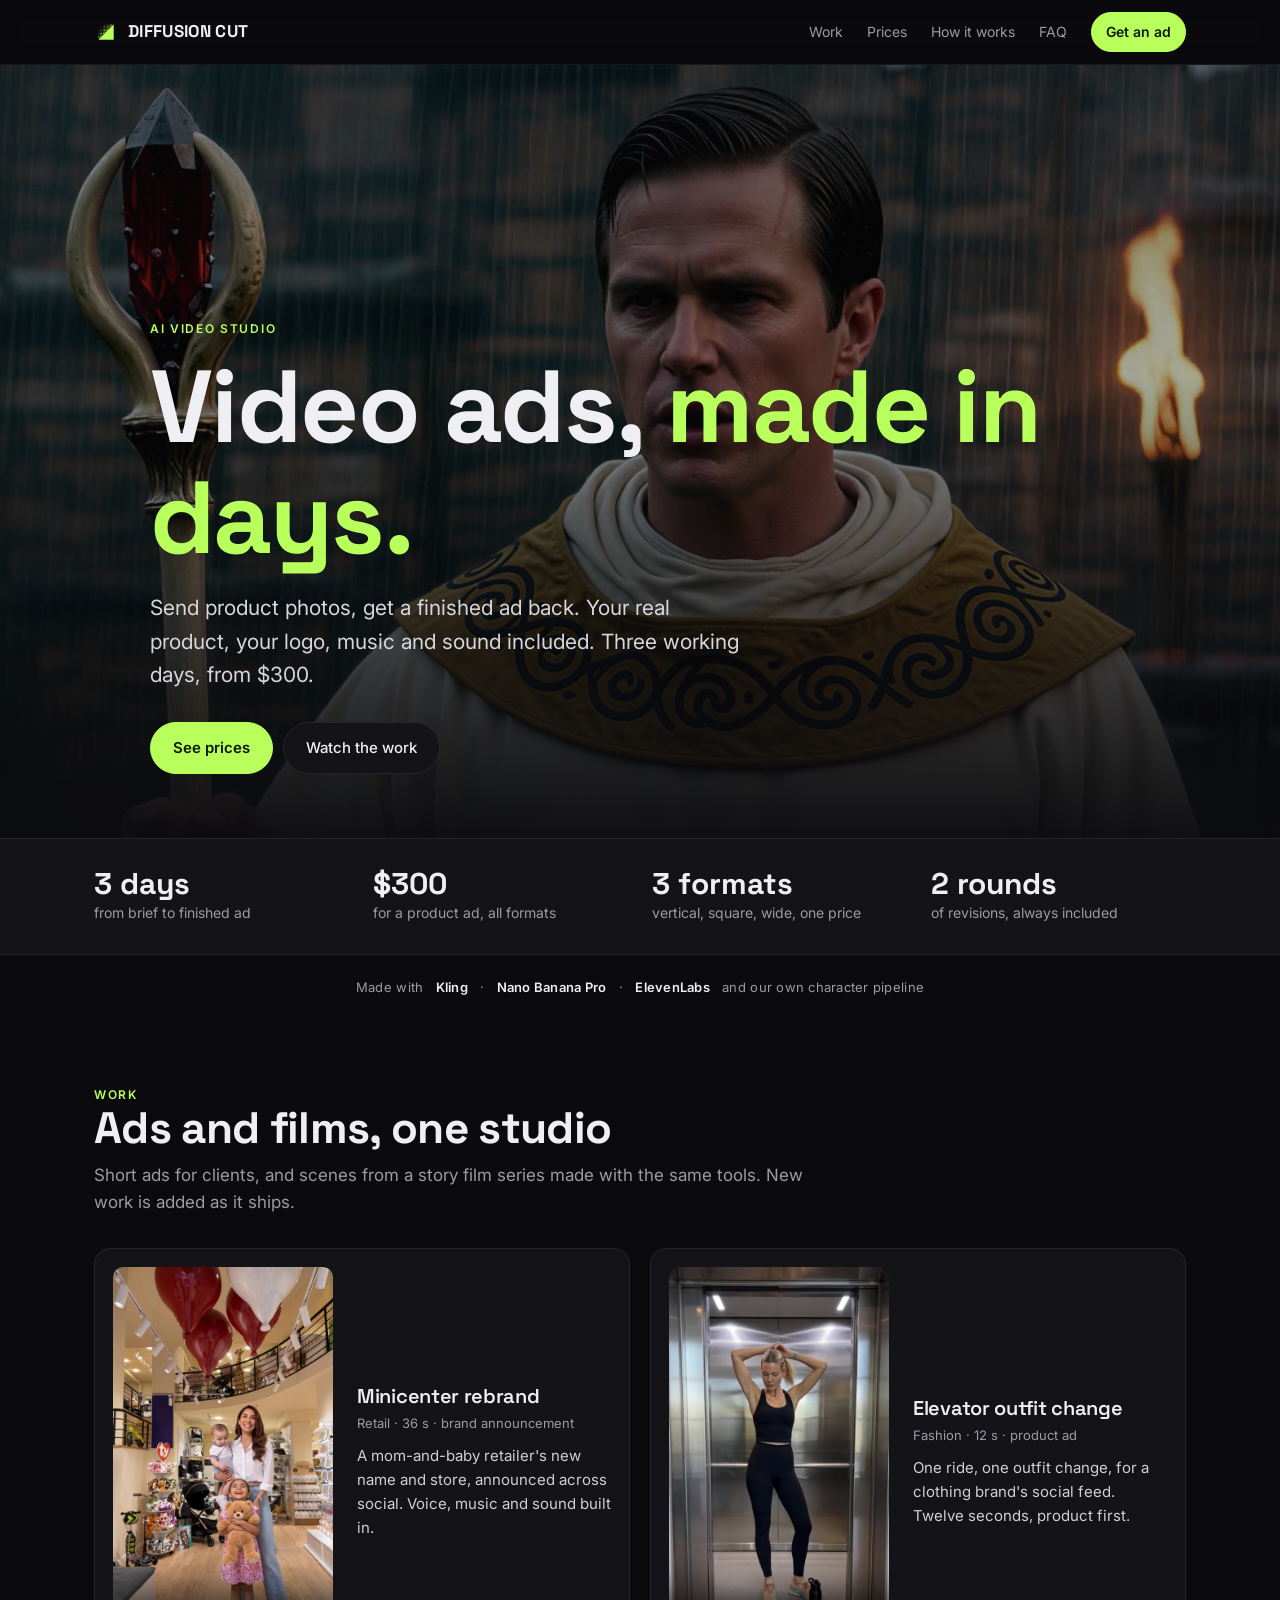
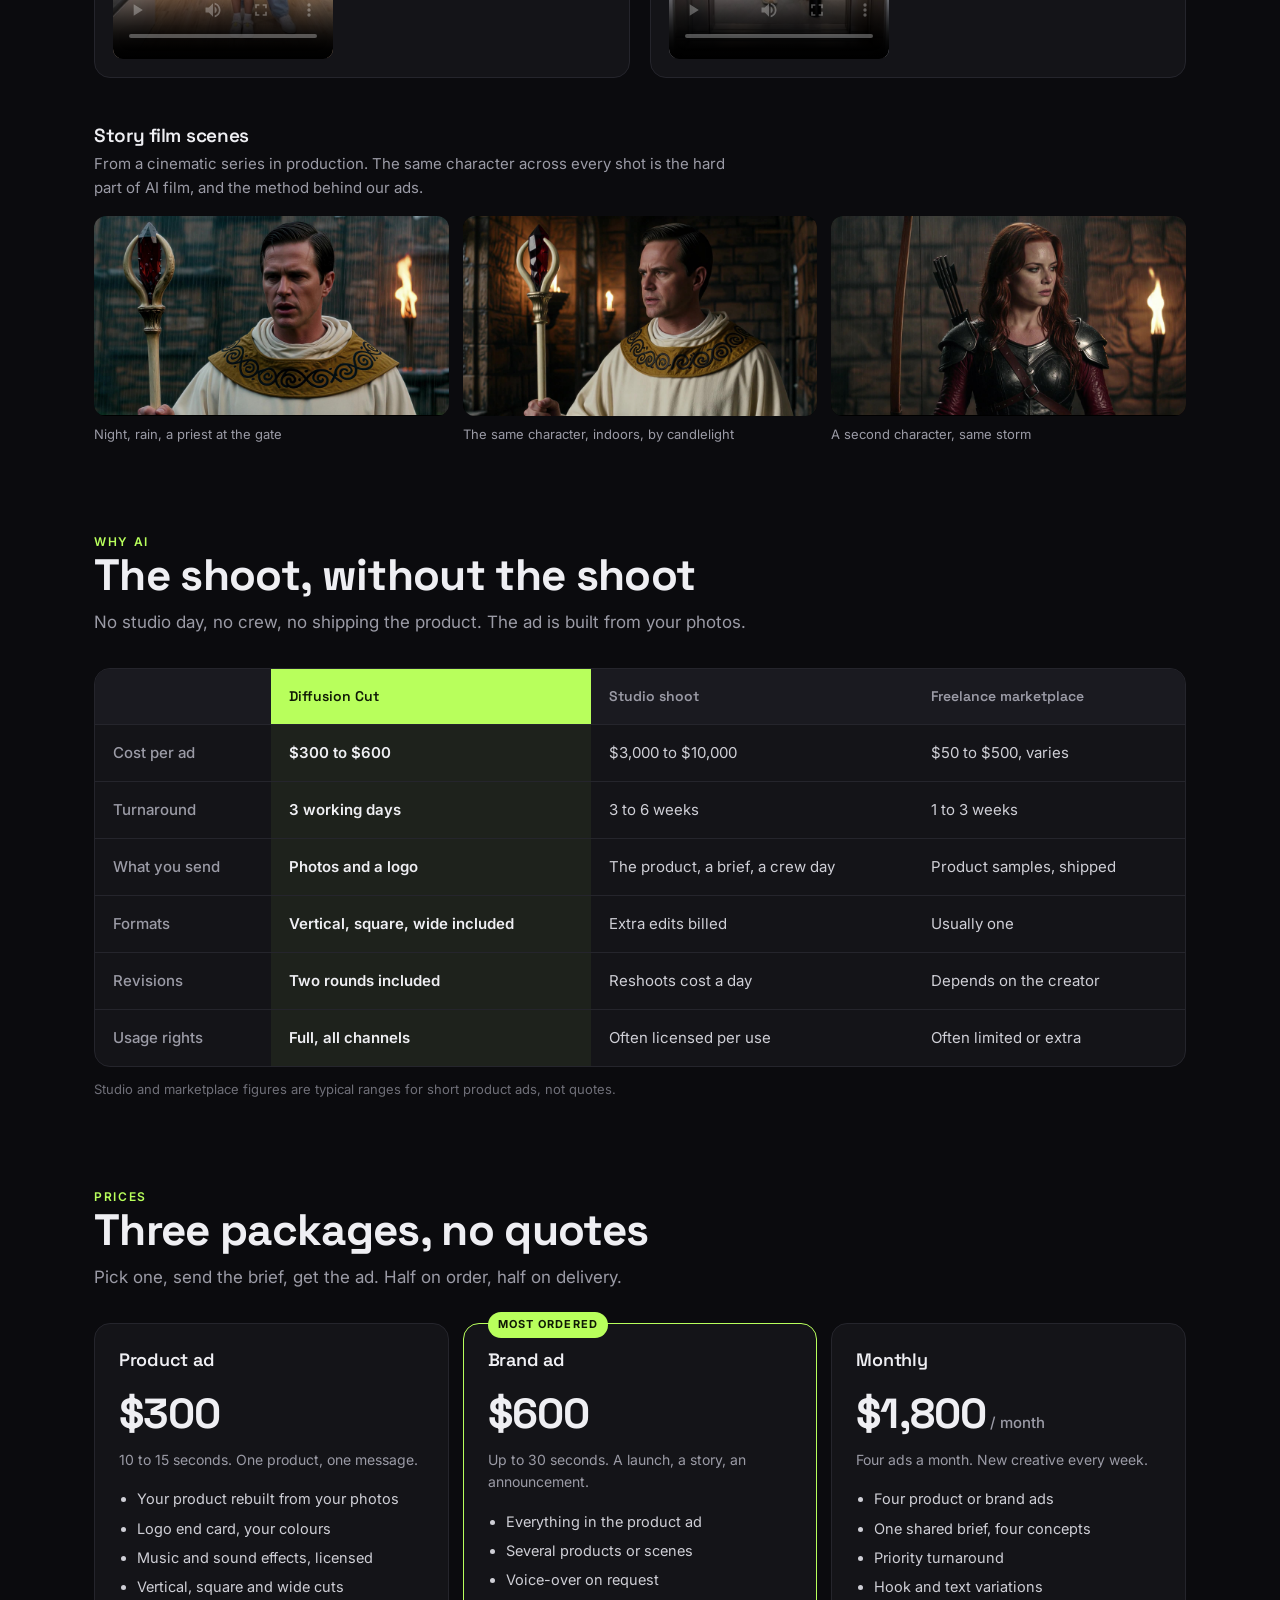
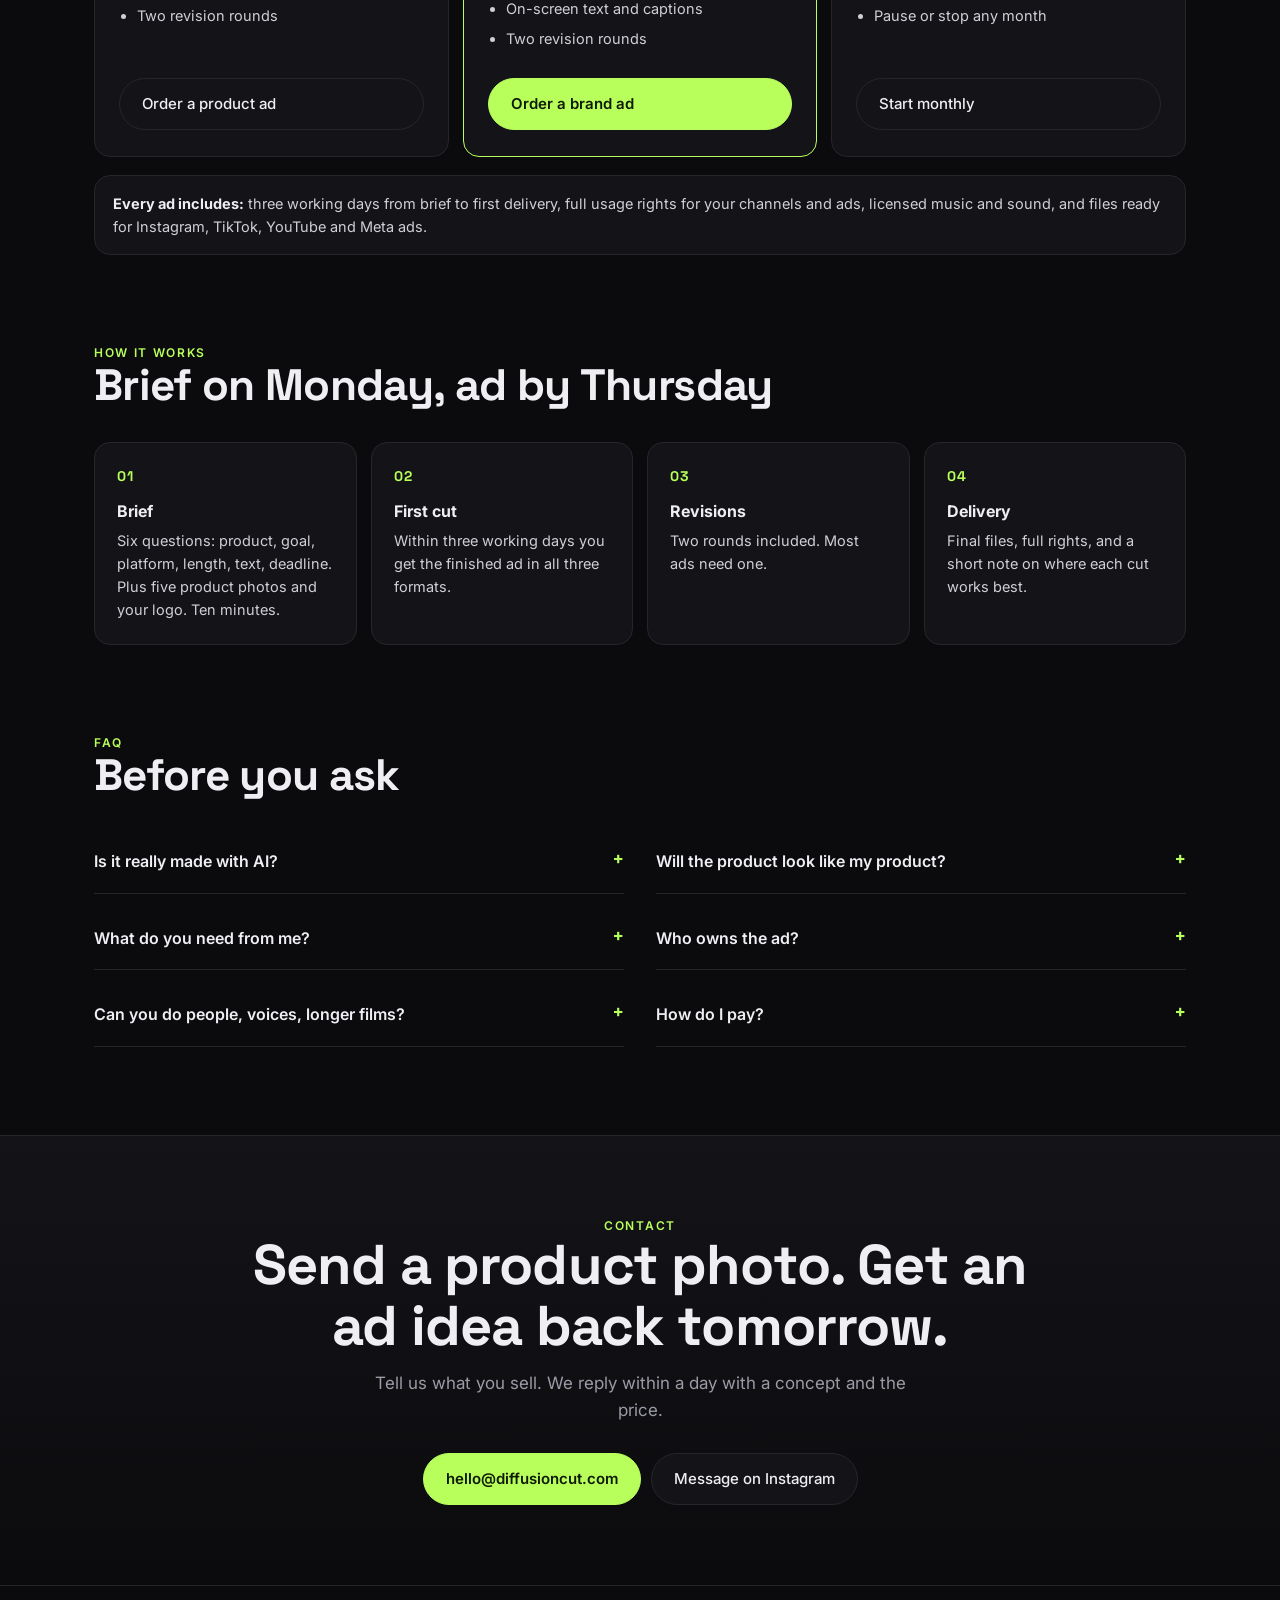
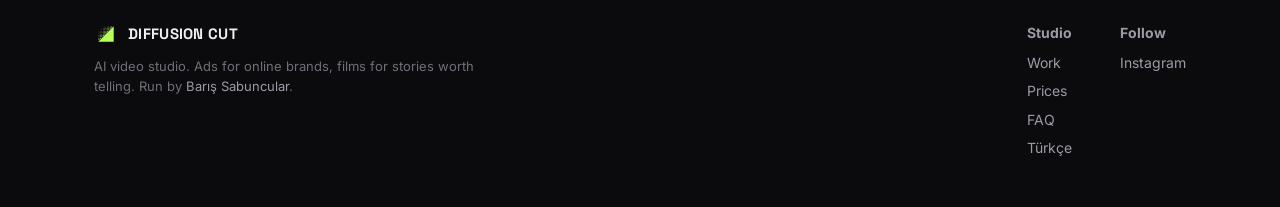
==== commit d286b550: "Footer: Instagram only, TikTok, YouTube and X links removed Co-Authored-By: Claude Fable 5.1 <norepl" ====
--- a/index.html
+++ b/index.html
@@ -13,7 +13,7 @@
 <link rel="preconnect" href="https://fonts.googleapis.com">
 <link rel="preconnect" href="https://fonts.gstatic.com" crossorigin>
 <link href="https://fonts.googleapis.com/css2?family=Inter:wght@400;500;600&family=Space+Grotesk:wght@500;600;700&display=swap" rel="stylesheet">
-<link rel="stylesheet" href="style.css?v=6">
+<link rel="stylesheet" href="style.css?v=7">
 </head>
 <body>
 
@@ -25,7 +25,7 @@
       <li><a href="#prices">Prices</a></li>
       <li class="hide-m"><a href="#how">How it works</a></li>
       <li class="hide-m"><a href="#faq">FAQ</a></li>
-      <li><a class="btn primary" href="#contact">Get an ad</a></li>
+      <li><a class="btn primary" href="order.html">Get an ad</a></li>
     </ul>
   </div>
 </nav>
@@ -135,7 +135,7 @@
           <li>Vertical, square and wide cuts</li>
           <li>Two revision rounds</li>
         </ul>
-        <a class="btn" href="#contact">Order a product ad</a>
+        <a class="btn" href="order.html?plan=product">Order a product ad</a>
       </div>
       <div class="plan featured">
         <span class="badge">Most ordered</span>
@@ -149,7 +149,7 @@
           <li>On-screen text and captions</li>
           <li>Two revision rounds</li>
         </ul>
-        <a class="btn primary" href="#contact">Order a brand ad</a>
+        <a class="btn primary" href="order.html?plan=brand">Order a brand ad</a>
       </div>
       <div class="plan">
         <h3>Monthly</h3>
@@ -162,7 +162,7 @@
           <li>Hook and text variations</li>
           <li>Pause or stop any month</li>
         </ul>
-        <a class="btn" href="#contact">Start monthly</a>
+        <a class="btn" href="order.html?plan=monthly">Start monthly</a>
       </div>
     </div>
     <div class="included">
@@ -234,9 +234,6 @@
       <b>Follow</b>
       <ul>
         <li><a href="https://www.instagram.com/diffusioncut" target="_blank" rel="noopener">Instagram</a></li>
-        <li><a href="https://www.tiktok.com/@diffusioncut" target="_blank" rel="noopener">TikTok</a></li>
-        <li><a href="https://www.youtube.com/@diffusioncut" target="_blank" rel="noopener">YouTube</a></li>
-        <li><a href="https://x.com/diffusioncut" target="_blank" rel="noopener">X</a></li>
       </ul>
     </div>
   </div>
--- a/style.css
+++ b/style.css
@@ -149,3 +149,36 @@
   .compare th, .compare td { padding: 12px 10px; }
   footer .wrap { grid-template-columns: 1fr; }
 }
+
+/* order page */
+.order { padding: 72px 0 96px; min-height: 70vh; }
+.order-form { max-width: 720px; display: grid; gap: 16px; }
+.hp { position: absolute; left: -9999px; opacity: 0; }
+.plan-pick { border: 0; padding: 0; margin: 0 0 8px; display: grid; grid-template-columns: repeat(3, minmax(0, 1fr)); gap: 10px; }
+.plan-pick legend { font-size: 13px; color: var(--muted); margin-bottom: 10px; }
+.pick { position: relative; display: block; cursor: pointer; }
+.pick input { position: absolute; opacity: 0; inset: 0; }
+.pick span { display: block; background: var(--panel); border: 1px solid var(--line); border-radius: 12px; padding: 14px 16px; transition: border-color .15s; }
+.pick b { display: block; font-family: "Space Grotesk", sans-serif; font-size: 15px; }
+.pick em { display: block; font-style: normal; font-weight: 600; color: var(--accent); margin: 2px 0; }
+.pick small { display: block; font-size: 12.5px; color: var(--muted); }
+.pick input:checked + span { border-color: var(--accent); background: rgba(184,255,92,.06); }
+.pick input:focus-visible + span { outline: 2px solid var(--accent); outline-offset: 2px; }
+.grid2 { display: grid; grid-template-columns: 1fr 1fr; gap: 16px; }
+.field { display: grid; gap: 6px; }
+.field span { font-size: 13px; color: var(--muted); }
+.field input, .field textarea { width: 100%; background: var(--panel); border: 1px solid var(--line); border-radius: 10px; color: var(--text); font: inherit; font-size: 15px; padding: 12px 14px; transition: border-color .15s; }
+.field input:focus, .field textarea:focus { outline: 0; border-color: var(--accent); }
+.field textarea { resize: vertical; }
+.field .invalid { border-color: #ff6b6b; }
+.order-foot { display: flex; flex-wrap: wrap; align-items: center; gap: 16px; margin-top: 8px; }
+.order-foot .btn { border: 0; cursor: pointer; font: inherit; font-weight: 600; font-size: 15px; }
+.order-foot .fine, .form-msg { font-size: 13px; color: var(--muted); }
+.form-msg.bad { color: #ff6b6b; }
+.order-done { max-width: 640px; }
+.order-done h2 { margin: 10px 0 14px; }
+.order-done p { color: #cfcfd6; margin: 0 0 24px; }
+@media (max-width: 640px) {
+  .plan-pick, .grid2 { grid-template-columns: 1fr; }
+  .order { padding-top: 40px; }
+}
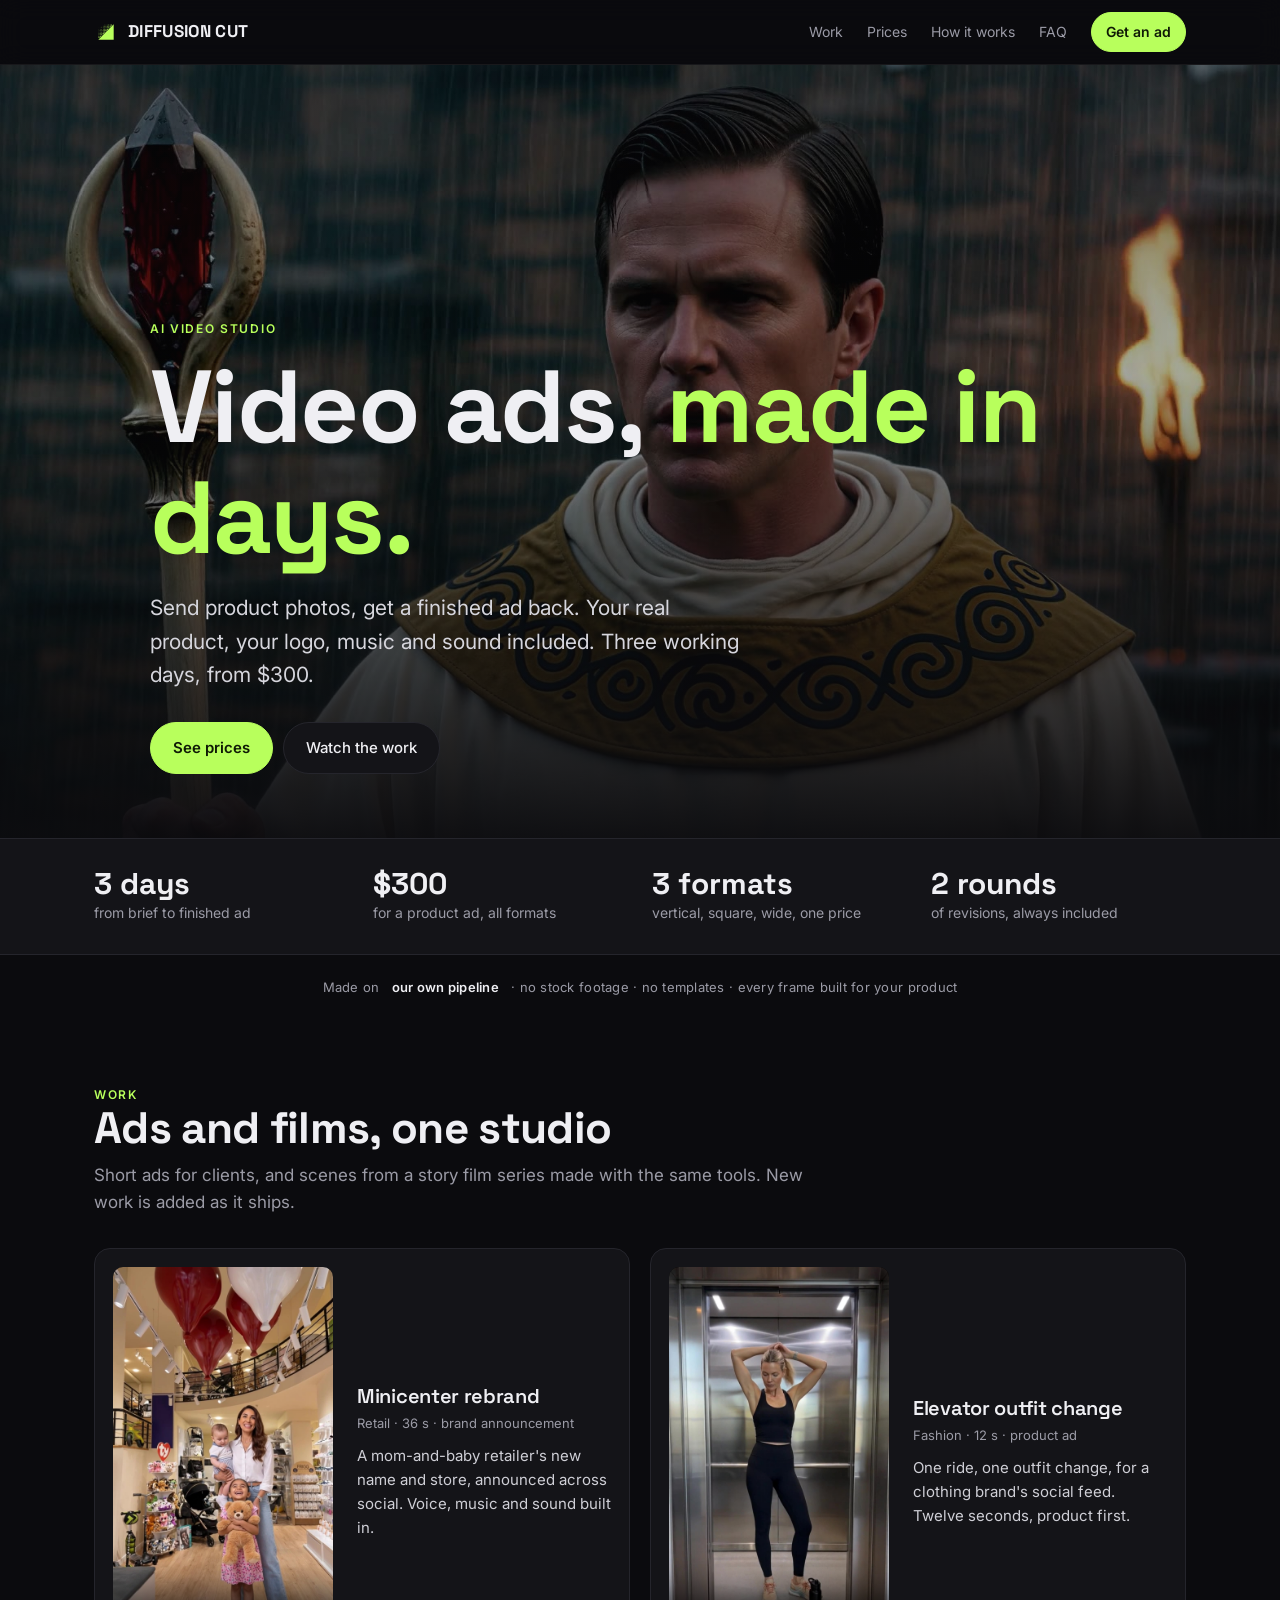
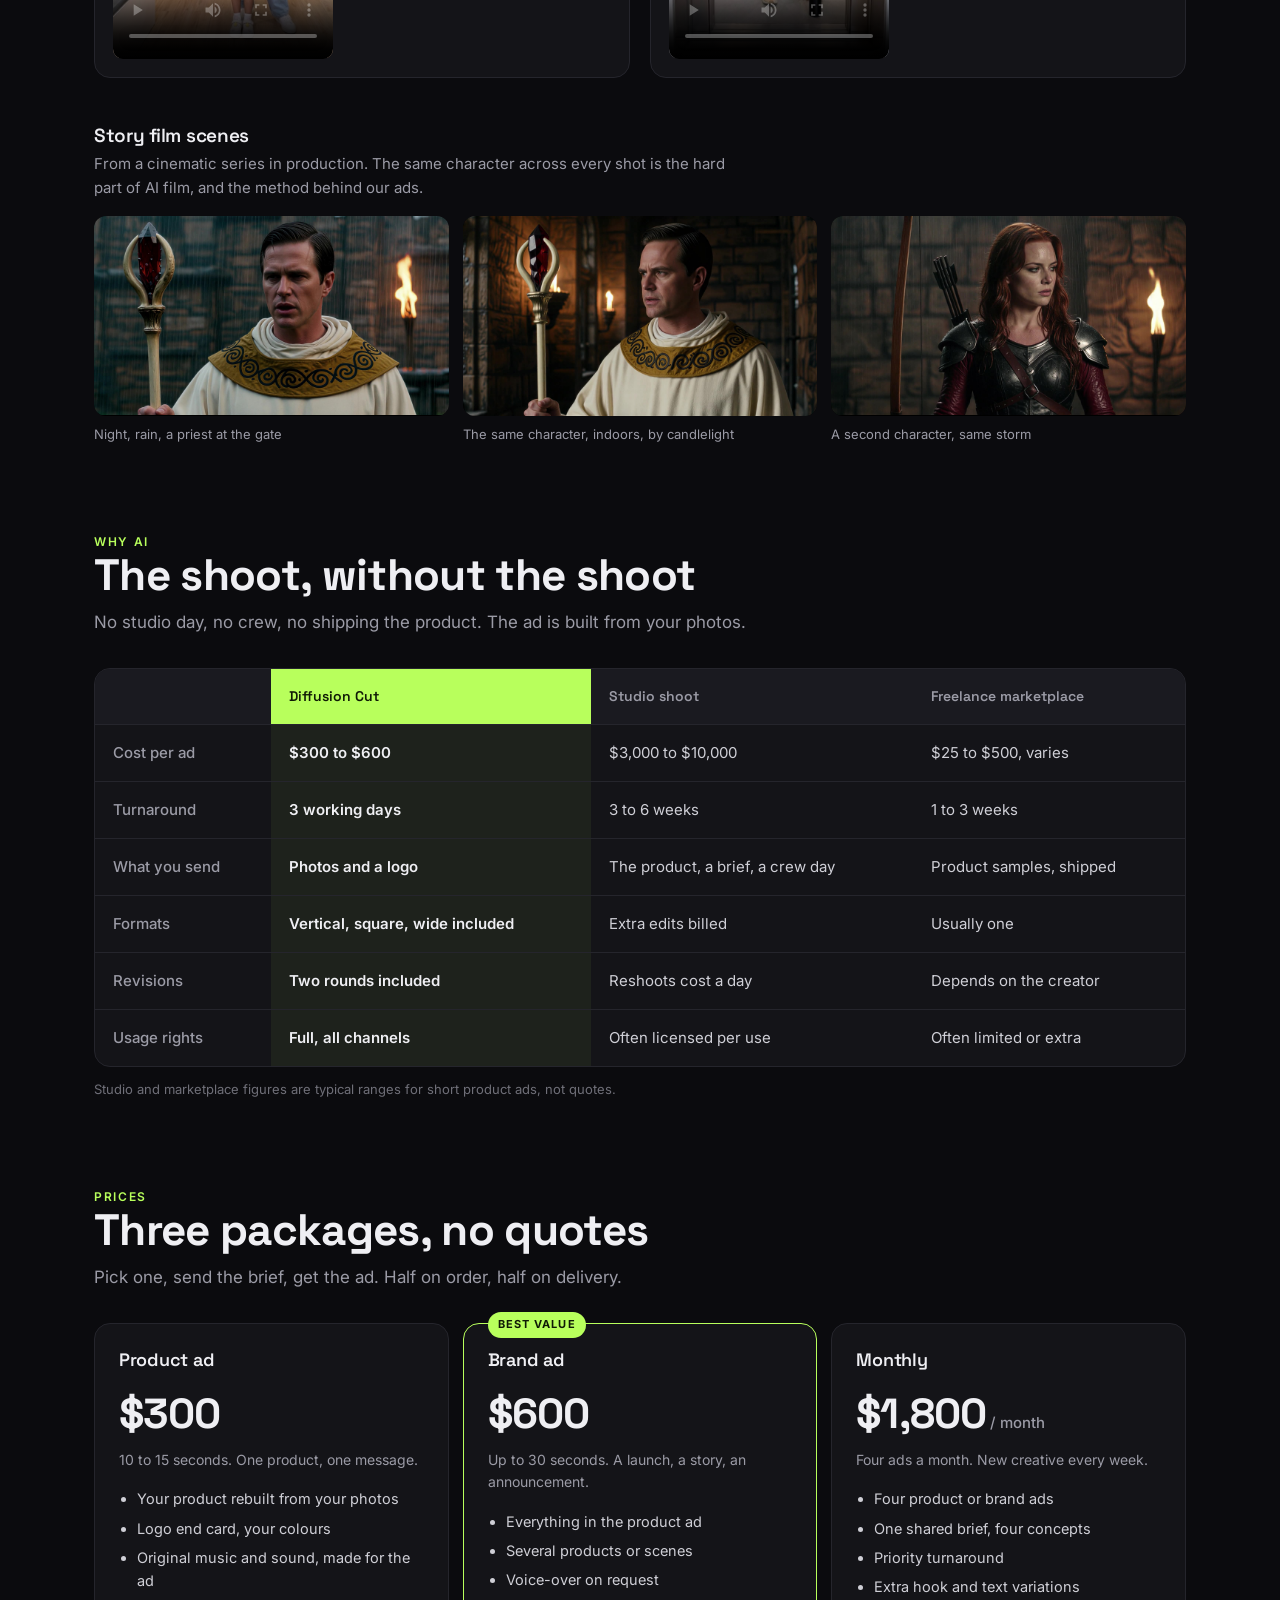
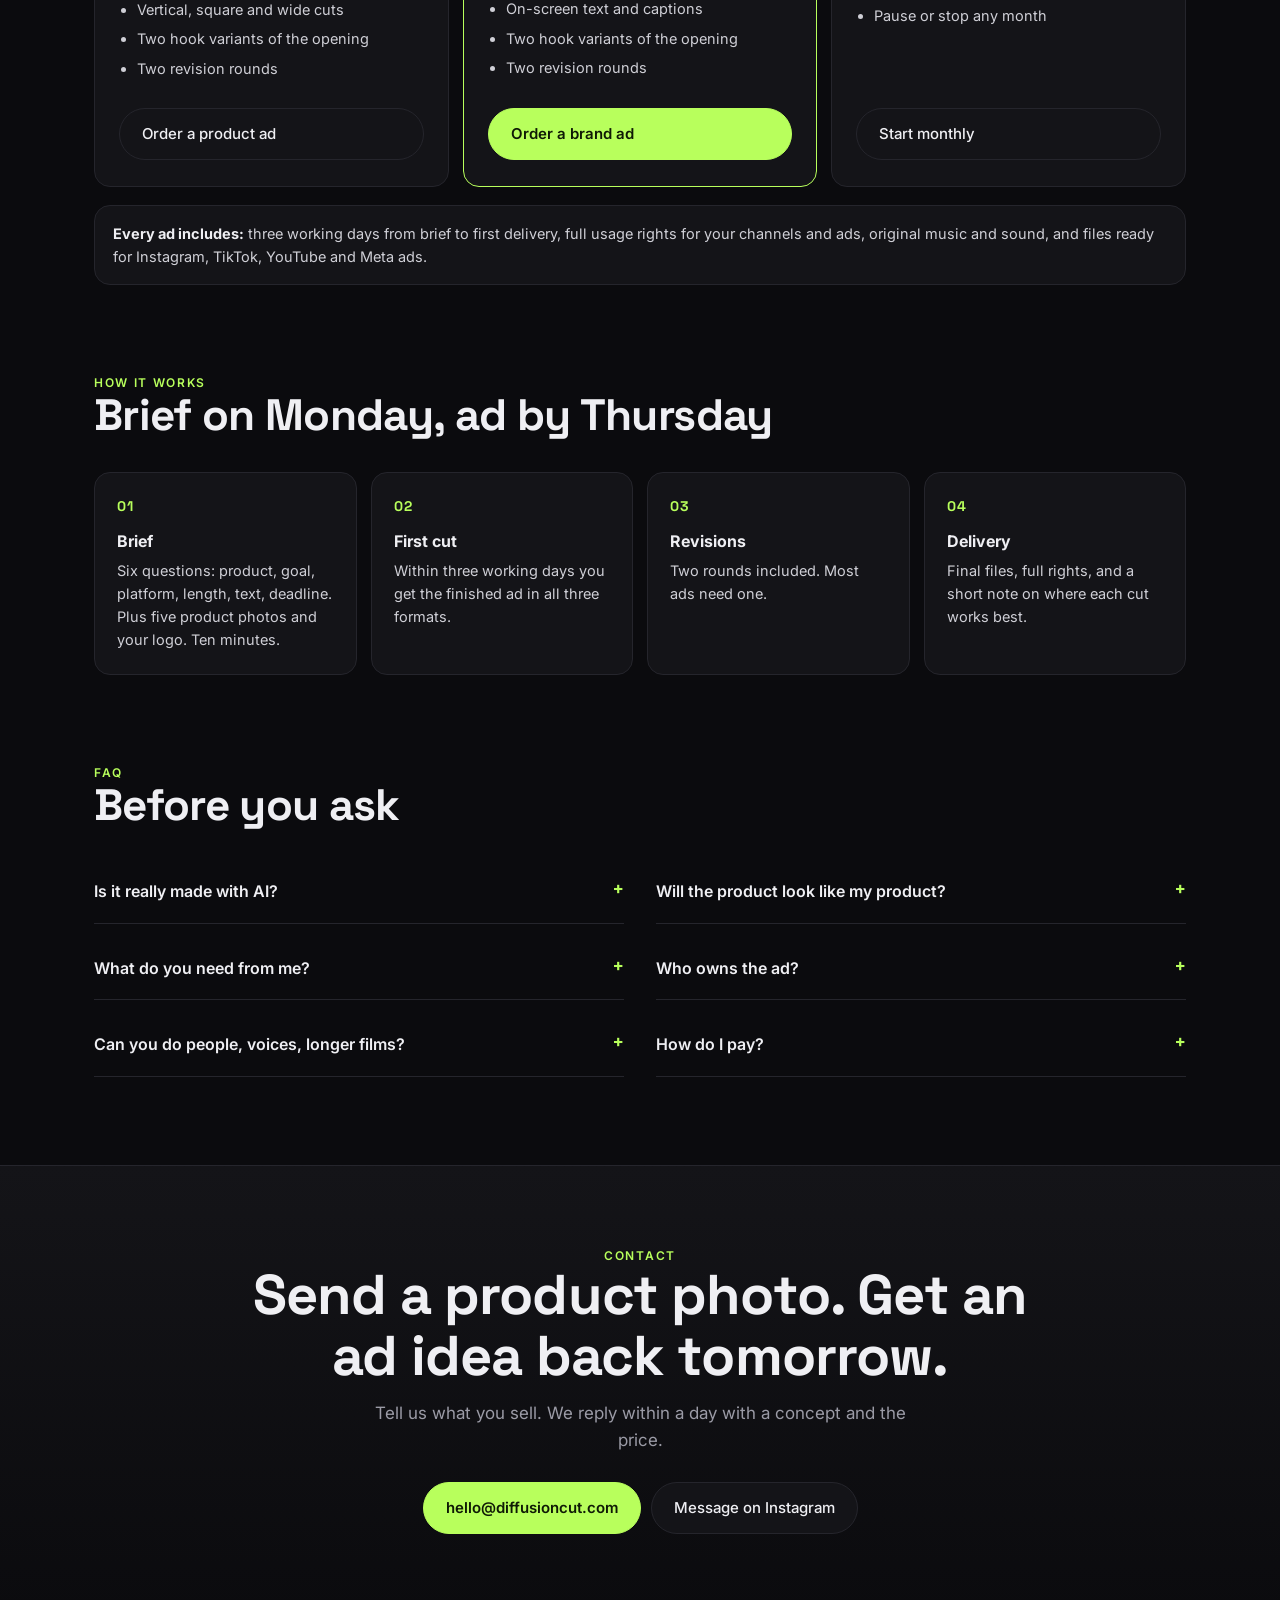
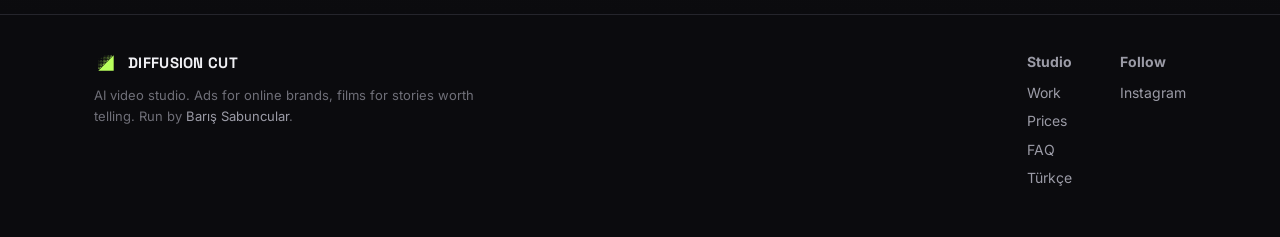
==== commit 4c76390a: "Copy: own pipeline line, original music, hook variants in every plan, Best value badge; Turkish page" ====
--- a/index.html
+++ b/index.html
@@ -51,7 +51,7 @@
     <div><b>2 rounds</b><span>of revisions, always included</span></div>
   </div>
 </div>
-<div class="wrap made">Made with <b>Kling</b> · <b>Nano Banana Pro</b> · <b>ElevenLabs</b> and our own character pipeline</div>
+<div class="wrap made">Made on <b>our own pipeline</b> · no stock footage · no templates · every frame built for your product</div>
 
 <section id="work">
   <div class="wrap">
@@ -104,7 +104,7 @@
         <tr><th></th><th class="us">Diffusion Cut</th><th>Studio shoot</th><th>Freelance marketplace</th></tr>
       </thead>
       <tbody>
-        <tr><td>Cost per ad</td><td class="us">$300 to $600</td><td>$3,000 to $10,000</td><td>$50 to $500, varies</td></tr>
+        <tr><td>Cost per ad</td><td class="us">$300 to $600</td><td>$3,000 to $10,000</td><td>$25 to $500, varies</td></tr>
         <tr><td>Turnaround</td><td class="us">3 working days</td><td>3 to 6 weeks</td><td>1 to 3 weeks</td></tr>
         <tr><td>What you send</td><td class="us">Photos and a logo</td><td>The product, a brief, a crew day</td><td>Product samples, shipped</td></tr>
         <tr><td>Formats</td><td class="us">Vertical, square, wide included</td><td>Extra edits billed</td><td>Usually one</td></tr>
@@ -131,14 +131,15 @@
         <ul>
           <li>Your product rebuilt from your photos</li>
           <li>Logo end card, your colours</li>
-          <li>Music and sound effects, licensed</li>
+          <li>Original music and sound, made for the ad</li>
           <li>Vertical, square and wide cuts</li>
+          <li>Two hook variants of the opening</li>
           <li>Two revision rounds</li>
         </ul>
         <a class="btn" href="order.html?plan=product">Order a product ad</a>
       </div>
       <div class="plan featured">
-        <span class="badge">Most ordered</span>
+        <span class="badge">Best value</span>
         <h3>Brand ad</h3>
         <div class="price">$600</div>
         <div class="for">Up to 30 seconds. A launch, a story, an announcement.</div>
@@ -147,6 +148,7 @@
           <li>Several products or scenes</li>
           <li>Voice-over on request</li>
           <li>On-screen text and captions</li>
+          <li>Two hook variants of the opening</li>
           <li>Two revision rounds</li>
         </ul>
         <a class="btn primary" href="order.html?plan=brand">Order a brand ad</a>
@@ -159,14 +161,14 @@
           <li>Four product or brand ads</li>
           <li>One shared brief, four concepts</li>
           <li>Priority turnaround</li>
-          <li>Hook and text variations</li>
+          <li>Extra hook and text variations</li>
           <li>Pause or stop any month</li>
         </ul>
         <a class="btn" href="order.html?plan=monthly">Start monthly</a>
       </div>
     </div>
     <div class="included">
-      <b>Every ad includes:</b> three working days from brief to first delivery, full usage rights for your channels and ads, licensed music and sound, and files ready for Instagram, TikTok, YouTube and Meta ads.
+      <b>Every ad includes:</b> three working days from brief to first delivery, full usage rights for your channels and ads, original music and sound, and files ready for Instagram, TikTok, YouTube and Meta ads.
     </div>
   </div>
 </section>
@@ -196,7 +198,7 @@
       <details><summary>Is it really made with AI?</summary><p>Yes, openly. Image and video models rebuild your product and scenes from your photos, and we direct, edit and sound-design the result. That is why it costs this and takes three days.</p></details>
       <details><summary>Will the product look like my product?</summary><p>Yes. We work from your own photos, five or more from different angles, and match the shape, label, colours and logo. If a detail is off, that is what the revision rounds are for.</p></details>
       <details><summary>What do you need from me?</summary><p>Product photos, your logo as a PNG or SVG, and the answers to six short questions. No shipping, no shoot day, no meetings unless you want one.</p></details>
-      <details><summary>Who owns the ad?</summary><p>You do. Full usage rights for your website, social channels and paid ads, worldwide, with no time limit. Music and sound are licensed for commercial use.</p></details>
+      <details><summary>Who owns the ad?</summary><p>You do. Full usage rights for your website, social channels and paid ads, worldwide, with no time limit. Music and sound are made for your ad and are yours to use.</p></details>
       <details><summary>Can you do people, voices, longer films?</summary><p>Yes. Characters that stay the same across shots are our speciality, voice-over is available on brand ads, and longer films are quoted separately.</p></details>
       <details><summary>How do I pay?</summary><p>Half on order, half on delivery, by card or bank transfer. Monthly packages are billed at the start of each month and can be paused any time.</p></details>
     </div>
